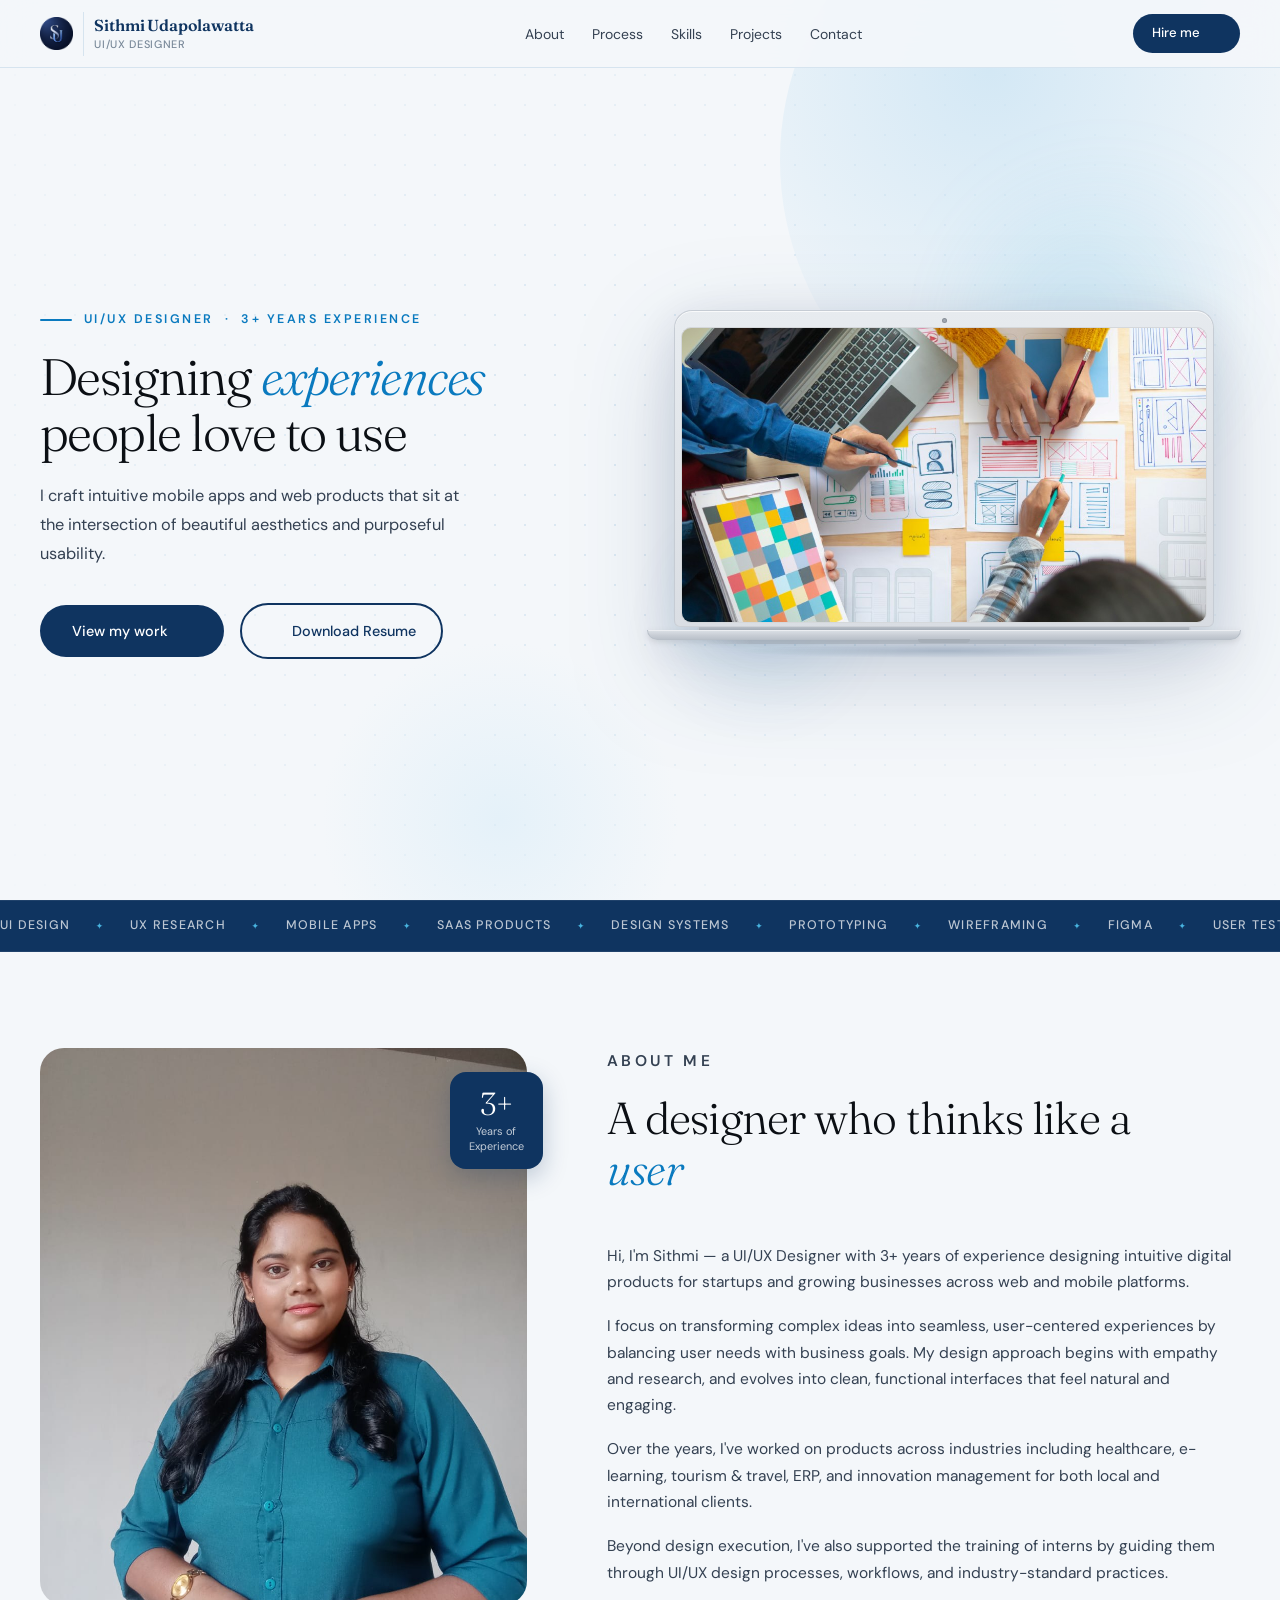
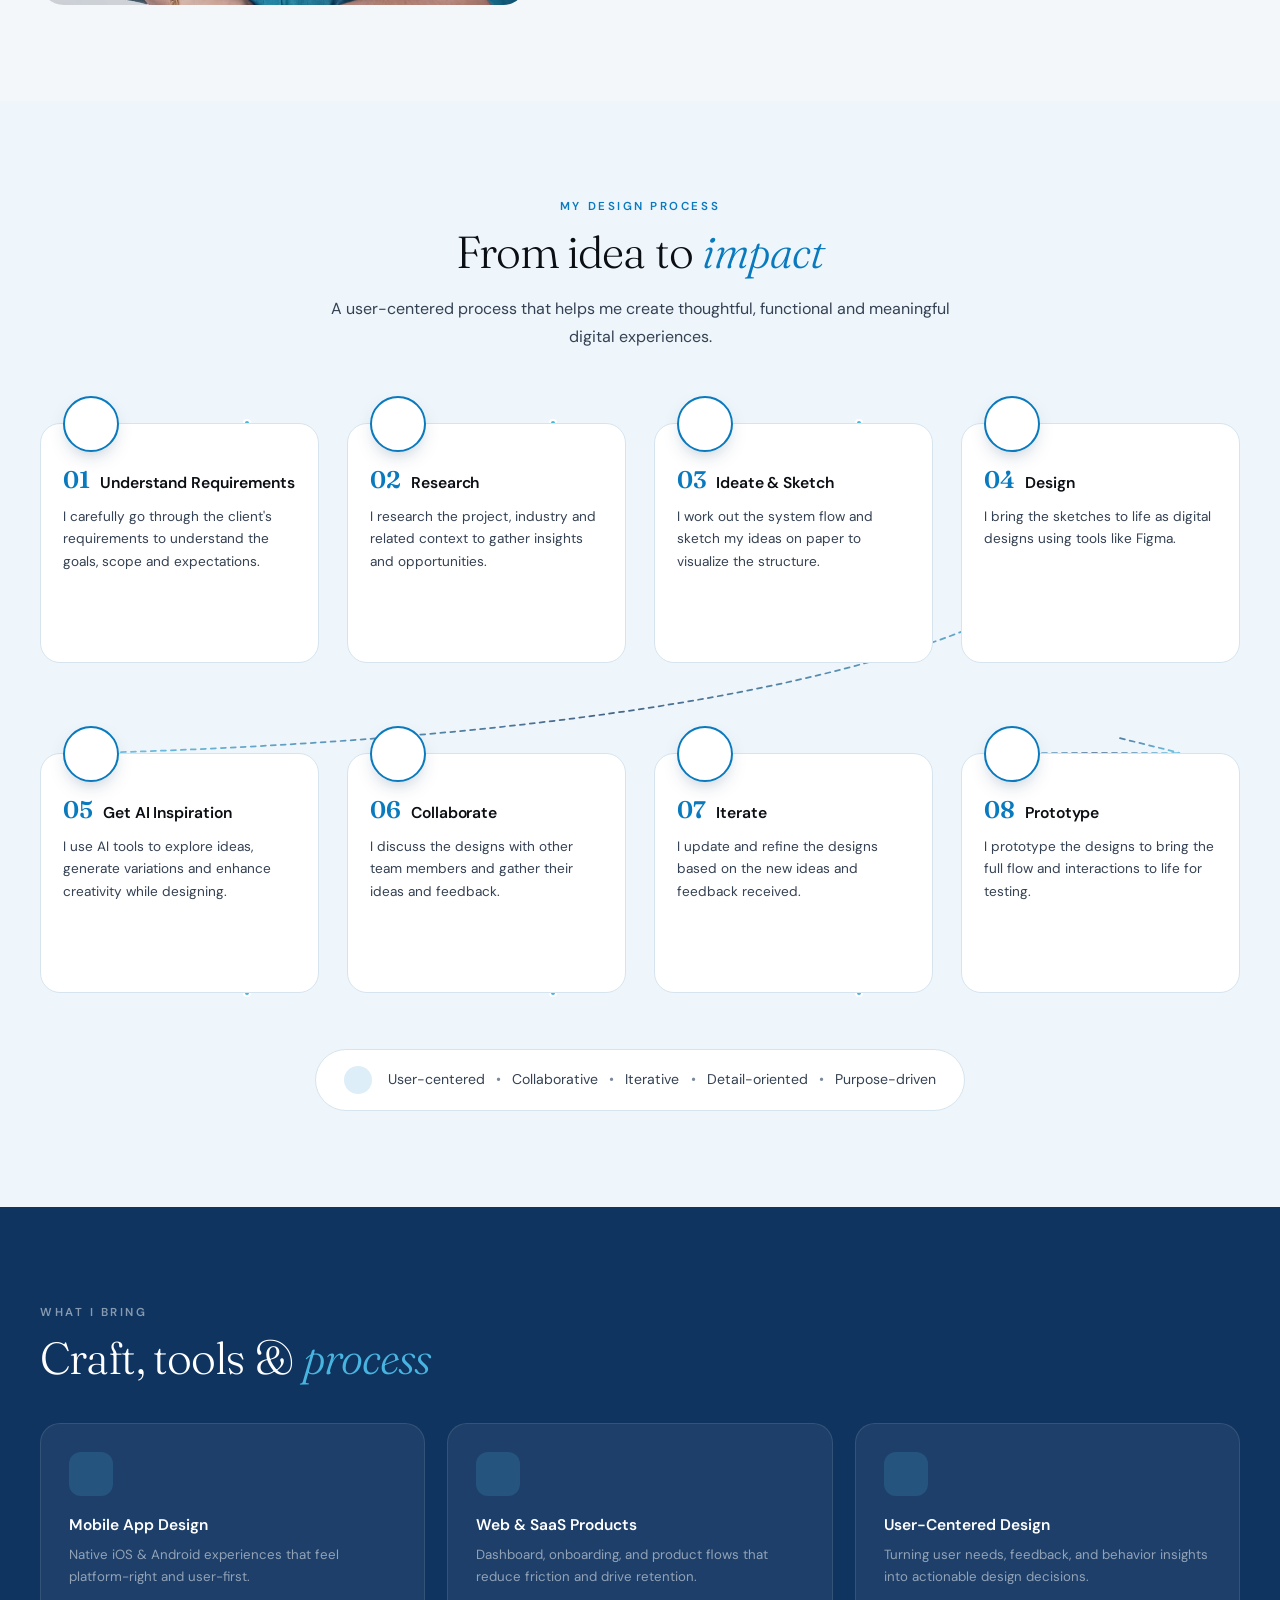
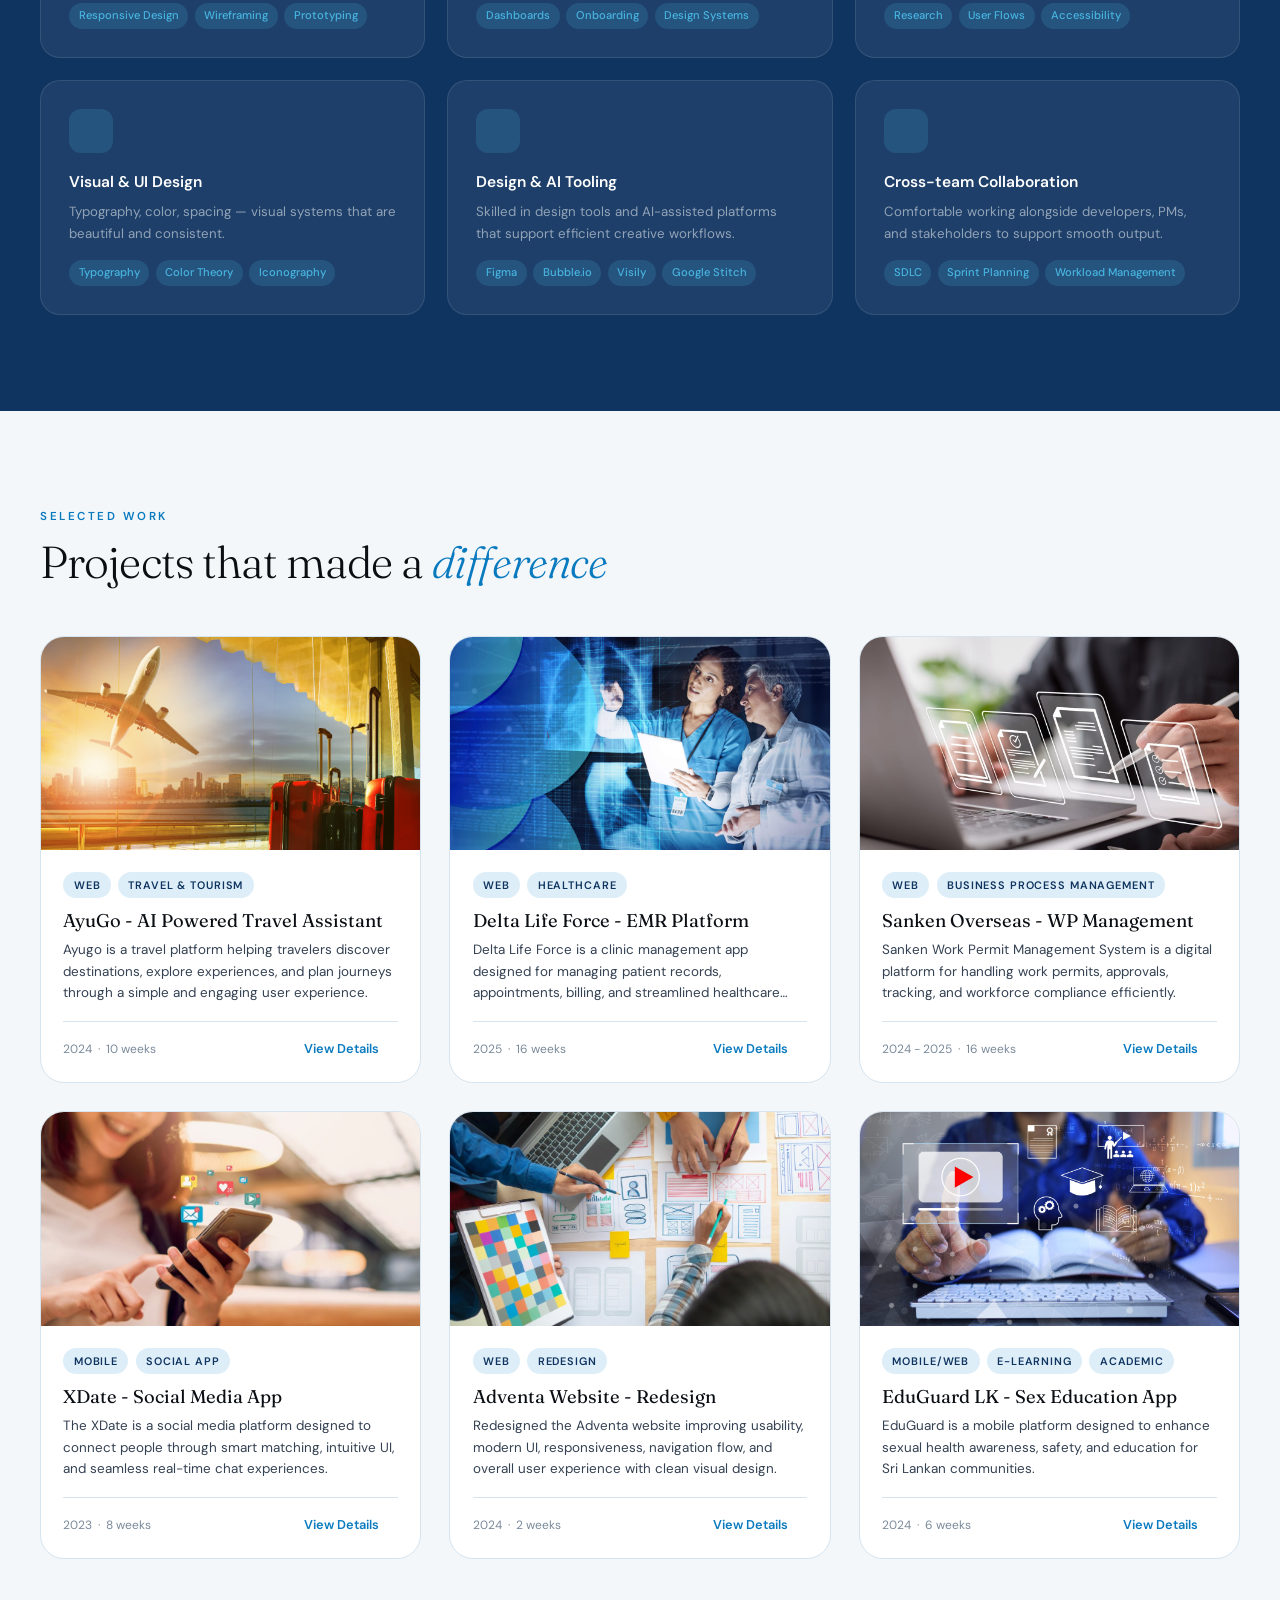
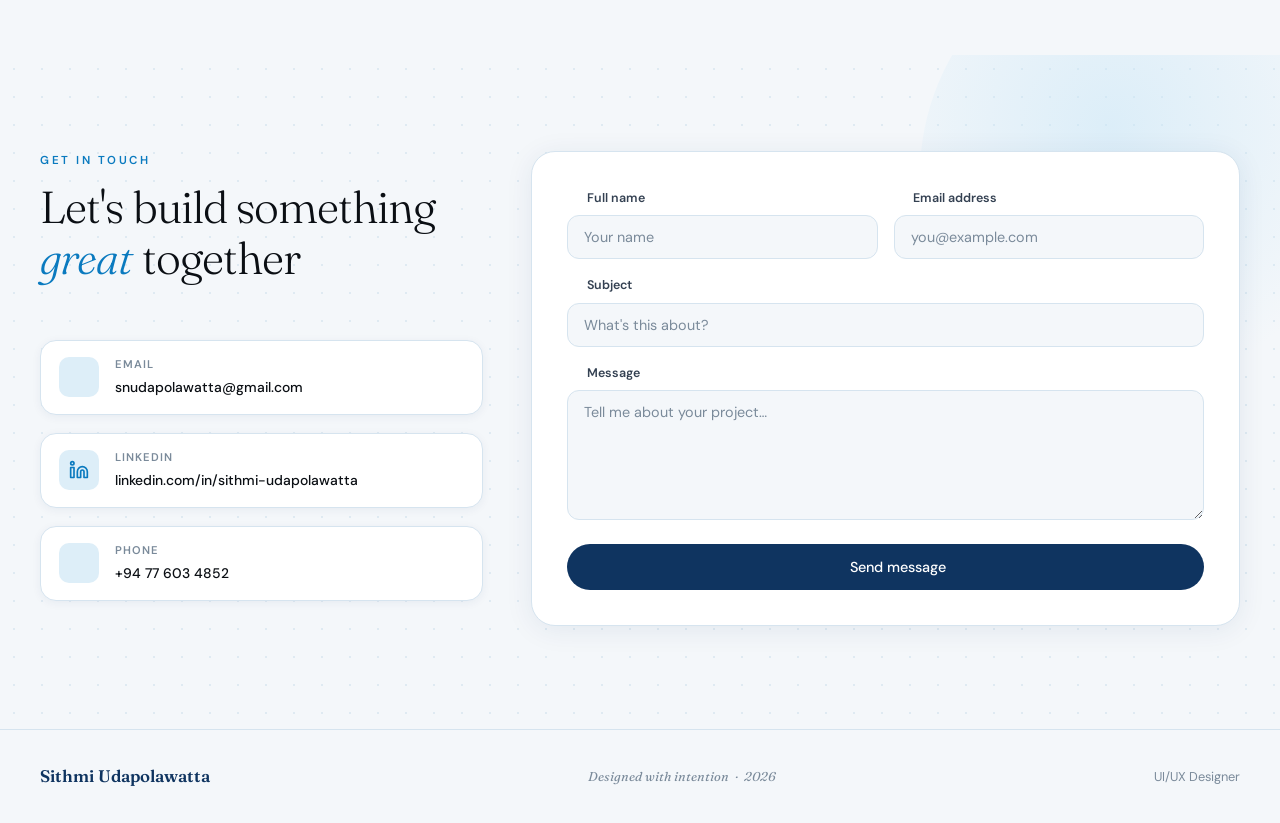
==== index.html @ 9cb9650a "Update portfolio website" ====
<!DOCTYPE html>
<html lang="en">
<head>
    <meta charset="UTF-8">
    <meta name="viewport" content="width=device-width, initial-scale=1.0">
    <title>Sithmi Udapolawatta | UI/UX Designer</title>

    
    
    
    <link rel="stylesheet" href="styles/style.css">
    
    <link rel="icon" type="image/x-icon" href="images/logo_header.png">
</head>

<body>


 
  <!-- ══════════════════════════════════════════
       NAVIGATION
  ══════════════════════════════════════════ -->
  <nav id="navbar">
    <div class="nav-inner">
      <a href="#home" class="nav-logo">
        <img src="images/logo.png" alt="SU monogram" class="nav-logo-img" />
        <span class="nav-logo-text">
          <span class="nav-logo-name">Sithmi Udapolawatta</span>
          <span class="nav-logo-role">UI/UX Designer</span>
        </span>
      </a>
 
      <ul class="nav-links">
        <li><a href="#about"    class="nav-link">About</a></li>
        <li><a href="#process"  class="nav-link">Process</a></li>
        <li><a href="#skills"   class="nav-link">Skills</a></li>
        <li><a href="#projects" class="nav-link">Projects</a></li>
        <li><a href="#contact"  class="nav-link">Contact</a></li>
      </ul>
 
      <a href="#contact" class="nav-cta">
        Hire me
        <i data-lucide="arrow-right" class="icon-xs"></i>
      </a>
    </div>
  </nav>
 
  <!-- ══════════════════════════════════════════
       HERO
  ══════════════════════════════════════════ -->
  <section class="hero" id="home">
 
  <!-- Page-wide background decoration (shared with full site) -->
  <div class="hero-dot-grid"  aria-hidden="true"></div>
  <div class="hero-circle-1"  aria-hidden="true"></div>
  <div class="hero-circle-2"  aria-hidden="true"></div>
 
  <div class="section-inner hero-layout">
 
    <!-- ────────────────────────────────────────
         LEFT  ·  text + CTAs
    ──────────────────────────────────────────── -->
    <div class="hero-left">
      <p class="hero-eyebrow">UI/UX Designer &nbsp;·&nbsp; 3+ Years Experience</p>
 
      <h1 class="hero-headline">
        Designing <em>experiences</em><br>people love to use
      </h1>
 
      <p class="hero-sub">
        I craft intuitive mobile apps and web products that sit at the
        intersection of beautiful aesthetics and purposeful usability.
      </p>
 
      <div class="hero-actions">
        <a href="#projects" class="btn-primary">
          View my work
          <i data-lucide="arrow-down" class="icon-sm"></i>
        </a>
        <a href="https://drive.google.com/uc?export=download&id=1rUqpAvWfyhwjcrOUR746p4bVFAGrJBRV"
           class="btn-ghost" target="_blank" rel="noopener" download>
          <i data-lucide="download" class="icon-sm"></i>
          Download Resume
        </a>
      </div>
    </div>
 
    <!-- ────────────────────────────────────────
         RIGHT  ·  Laptop + floating tool logos
    ──────────────────────────────────────────── -->
    <div class="hero-right" aria-hidden="true">
 
      <!-- Soft background bubbles -->
      <div class="hero-bubble hero-bubble--1"></div>
      <div class="hero-bubble hero-bubble--2"></div>
 
      
 
      <!-- ── MacBook-style laptop mockup ─────── -->
      <div class="laptop-wrap">
        <div class="laptop">
 
          <!-- Screen lid -->
          <div class="laptop-lid">
            <div class="laptop-camera-bar">
              <div class="laptop-camera-dot"></div>
            </div>
            <div class="laptop-screen-outer">
              <div class="laptop-screen">
 
              
 
                <!-- Browser chrome inside screen -->
                <div class="laptop-browser">
                  
 
                  <!-- Carousel: clicking scrolls to #projects -->
                  <a href="#projects" class="laptop-carousel-link" tabindex="-1">
                    <div class="laptop-carousel" id="laptopCarousel">
                      <img src="images/adventa.jpg" alt="Web design 1"  class="lc-slide lc-slide--active">
                      <img src="images/ayugo.jpg" alt="Web design 2"  class="lc-slide">
                      <img src="images/delta.jpg" alt="Web design 3"  class="lc-slide">
                      <img src="images/logo.png" alt="Web design 4"  class="lc-slide">
                      <img src="images/logo_header.png" alt="Web design 5"  class="lc-slide">
                      <img src="images/profile.jpg" alt="Web design 6"  class="lc-slide">
                      <img src="images/project-eduguard.jpg" alt="Web design 7"  class="lc-slide">
                      <img src="images/work-08.jpg" alt="Web design 8"  class="lc-slide">
                      <img src="images/work-09.jpg" alt="Web design 9"  class="lc-slide">
                      <img src="images/work-10.jpg" alt="Web design 10" class="lc-slide">
                      <img src="images/work-11.jpg" alt="Web design 11" class="lc-slide">
                      <img src="images/work-12.jpg" alt="Web design 12" class="lc-slide">
                    </div>
                  </a>
 
                </div><!-- /laptop-browser -->
 
                
 
              </div><!-- /laptop-screen -->
            </div><!-- /laptop-screen-outer -->
          </div><!-- /laptop-lid -->
 
          <!-- Thin hinge transition -->
          <div class="laptop-hinge"></div>
 
          <!-- Silver base — just a thin stand, no keyboard -->
          <div class="laptop-base">
            <div class="laptop-base-surface">
              <div class="laptop-notch"></div>
            </div>
            <div class="laptop-foot"></div>
          </div>
 
        </div><!-- /laptop -->
        <div class="laptop-shadow"></div>
      </div><!-- /laptop-wrap -->
 
    </div><!-- /hero-right -->
  </div><!-- /hero-layout -->
</section>
 
  <!-- ══════════════════════════════════════════
       MARQUEE STRIP
  ══════════════════════════════════════════ -->
  <div class="marquee-strip" aria-hidden="true">
    <div class="marquee-track">
      <span>UI Design</span>       <span class="mdot">&#10022;</span>
      <span>UX Research</span>     <span class="mdot">&#10022;</span>
      <span>Mobile Apps</span>     <span class="mdot">&#10022;</span>
      <span>SaaS Products</span>   <span class="mdot">&#10022;</span>
      <span>Design Systems</span>  <span class="mdot">&#10022;</span>
      <span>Prototyping</span>     <span class="mdot">&#10022;</span>
      <span>Wireframing</span>     <span class="mdot">&#10022;</span>
      <span>Figma</span>           <span class="mdot">&#10022;</span>
      <span>User Testing</span>    <span class="mdot">&#10022;</span>
      <span>Visual Design</span>   <span class="mdot">&#10022;</span>
      <!-- duplicate for seamless loop -->
      <span>UI Design</span>       <span class="mdot">&#10022;</span>
      <span>UX Research</span>     <span class="mdot">&#10022;</span>
      <span>Mobile Apps</span>     <span class="mdot">&#10022;</span>
      <span>SaaS Products</span>   <span class="mdot">&#10022;</span>
      <span>Design Systems</span>  <span class="mdot">&#10022;</span>
      <span>Prototyping</span>     <span class="mdot">&#10022;</span>
      <span>Wireframing</span>     <span class="mdot">&#10022;</span>
      <span>Figma</span>           <span class="mdot">&#10022;</span>
      <span>User Testing</span>    <span class="mdot">&#10022;</span>
      <span>Visual Design</span>   <span class="mdot">&#10022;</span>
    </div>
  </div>
 
  <!-- ══════════════════════════════════════════
       ABOUT
  ══════════════════════════════════════════ -->
  <section id="about">
    <div class="section-inner">
      <div class="about-grid">
 
        <!-- Image column -->
        <div class="about-img-block reveal">
          <div class="about-img-wrap">
            <img
              src="images/profile.jpg"
              alt="Sithmi Udapolawatta — UI/UX Designer"
              class="about-photo"
              onerror="this.style.display='none'; this.nextElementSibling.style.display='flex';"
            />
            <!-- Fallback placeholder shown if image missing -->
            <div class="about-photo-fallback" style="display:none;">
              <i data-lucide="user" style="width:64px;height:64px;color:rgba(255,255,255,0.6)"></i>
            </div>
          </div>
          <!-- Experience badge -->
          <div class="about-exp-badge">
            <div class="about-exp-num">3+</div>
            <div class="about-exp-lbl">Years of<br>Experience</div>
          </div>
        </div>
 
        <!-- Text column -->
        <div class="about-text reveal">
          <p class="section-label">About me</p>
          <h2 class="section-title">A designer who thinks like a <em>user</em></h2>
 
          <p>Hi, I'm Sithmi — a UI/UX Designer with 3+ years of experience designing intuitive digital products for startups and growing businesses across web and mobile platforms.</p>
          <p>I focus on transforming complex ideas into seamless, user-centered experiences by balancing user needs with business goals. My design approach begins with empathy and research, and evolves into clean, functional interfaces that feel natural and engaging.</p>
          <p>Over the years, I've worked on products across industries including healthcare, e-learning, tourism &amp; travel, ERP, and innovation management for both local and international clients.</p>
          <p>Beyond design execution, I've also supported the training of interns by guiding them through UI/UX design processes, workflows, and industry-standard practices.</p>
 
        </div>
 
      </div>
    </div>
  </section>

  <!-- ══════════════════════════════════════════
       PROCESS
  ══════════════════════════════════════════ -->
  <section id="process" class="process-bg">
    <div class="section-inner">

      <div class="process-header">
        <p class="section-label">My Design Process</p>
        <h2 class="section-title process-header-title">From idea to <em>impact</em></h2>
        <p class="process-subtitle">A user-centered process that helps me create thoughtful, functional and meaningful digital experiences.</p>
      </div>

      <div class="process-flow">

        <!-- Decorative connector — hidden below the 4-column breakpoint -->
        <svg class="process-connector" viewBox="0 0 100 100" preserveAspectRatio="none" aria-hidden="true">
          <defs>
            <linearGradient id="processFlowGradient" x1="0" y1="0" x2="1" y2="0">
              <stop offset="0%"   class="pg-stop-light" />
              <stop offset="50%"  class="pg-stop-dark" />
              <stop offset="100%" class="pg-stop-light" />
            </linearGradient>
          </defs>
          <path class="process-connector-line" d="M4.5,0 L81,0" />
          <path class="process-connector-line" d="M81,0 C 98,10 98,90 4.5,100" />
          <path class="process-connector-line" d="M4.5,100 L81,100" />
          <path class="process-connector-line process-connector-arrow" d="M81,100 L95,100 M90,95.5 L95,100 L90,104.5" />
        </svg>
        <span class="process-dot" style="left:17.25%; top:0%;"></span>
        <span class="process-dot" style="left:42.75%; top:0%;"></span>
        <span class="process-dot" style="left:68.25%; top:0%;"></span>
        <span class="process-dot" style="left:17.25%; top:100%;"></span>
        <span class="process-dot" style="left:42.75%; top:100%;"></span>
        <span class="process-dot" style="left:68.25%; top:100%;"></span>

        <div class="process-flow-step reveal">
          <div class="process-flow-icon" style="animation-delay:0.0s;"><i data-lucide="file-text" class="icon-md"></i></div>
          <div class="process-flow-head">
            <span class="process-flow-num">01</span>
            <h3 class="process-flow-title">Understand Requirements</h3>
          </div>
          <p class="process-flow-desc">I carefully go through the client's requirements to understand the goals, scope and expectations.</p>
        </div>

        <div class="process-flow-step reveal">
          <div class="process-flow-icon" style="animation-delay:0.9s;"><i data-lucide="search" class="icon-md"></i></div>
          <div class="process-flow-head">
            <span class="process-flow-num">02</span>
            <h3 class="process-flow-title">Research</h3>
          </div>
          <p class="process-flow-desc">I research the project, industry and related context to gather insights and opportunities.</p>
        </div>

        <div class="process-flow-step reveal">
          <div class="process-flow-icon" style="animation-delay:1.8s;"><i data-lucide="pen-tool" class="icon-md"></i></div>
          <div class="process-flow-head">
            <span class="process-flow-num">03</span>
            <h3 class="process-flow-title">Ideate &amp; Sketch</h3>
          </div>
          <p class="process-flow-desc">I work out the system flow and sketch my ideas on paper to visualize the structure.</p>
        </div>

        <div class="process-flow-step reveal">
          <div class="process-flow-icon" style="animation-delay:2.7s;"><i data-lucide="layout-template" class="icon-md"></i></div>
          <div class="process-flow-head">
            <span class="process-flow-num">04</span>
            <h3 class="process-flow-title">Design</h3>
          </div>
          <p class="process-flow-desc">I bring the sketches to life as digital designs using tools like Figma.</p>
        </div>

        <div class="process-flow-step reveal">
          <div class="process-flow-icon" style="animation-delay:3.6s;"><i data-lucide="sparkles" class="icon-md"></i></div>
          <div class="process-flow-head">
            <span class="process-flow-num">05</span>
            <h3 class="process-flow-title">Get AI Inspiration</h3>
          </div>
          <p class="process-flow-desc">I use AI tools to explore ideas, generate variations and enhance creativity while designing.</p>
        </div>

        <div class="process-flow-step reveal">
          <div class="process-flow-icon" style="animation-delay:4.5s;"><i data-lucide="users" class="icon-md"></i></div>
          <div class="process-flow-head">
            <span class="process-flow-num">06</span>
            <h3 class="process-flow-title">Collaborate</h3>
          </div>
          <p class="process-flow-desc">I discuss the designs with other team members and gather their ideas and feedback.</p>
        </div>

        <div class="process-flow-step reveal">
          <div class="process-flow-icon" style="animation-delay:5.4s;"><i data-lucide="refresh-cw" class="icon-md"></i></div>
          <div class="process-flow-head">
            <span class="process-flow-num">07</span>
            <h3 class="process-flow-title">Iterate</h3>
          </div>
          <p class="process-flow-desc">I update and refine the designs based on the new ideas and feedback received.</p>
        </div>

        <div class="process-flow-step reveal">
          <div class="process-flow-icon" style="animation-delay:6.3s;"><i data-lucide="play" class="icon-md"></i></div>
          <div class="process-flow-head">
            <span class="process-flow-num">08</span>
            <h3 class="process-flow-title">Prototype</h3>
          </div>
          <p class="process-flow-desc">I prototype the designs to bring the full flow and interactions to life for testing.</p>
        </div>

      </div>

      <div class="process-values">
        <span class="process-values-icon"><i data-lucide="heart" class="icon-sm"></i></span>
        <span>User-centered</span>
        <span class="process-values-dot">&#8226;</span>
        <span>Collaborative</span>
        <span class="process-values-dot">&#8226;</span>
        <span>Iterative</span>
        <span class="process-values-dot">&#8226;</span>
        <span>Detail-oriented</span>
        <span class="process-values-dot">&#8226;</span>
        <span>Purpose-driven</span>
      </div>

    </div>
  </section>

  <!-- ══════════════════════════════════════════
       SKILLS
  ══════════════════════════════════════════ -->
  <section id="skills" class="skills-bg">
    <div class="section-inner">
      <p class="section-label">What I bring</p>
      <h2 class="section-title">Craft, tools &amp; <em>process</em></h2>
 
      <div class="skills-grid">
 
        <div class="skill-card reveal" data-skill-index="0">
          <div class="skill-icon">
            <i data-lucide="smartphone" class="skill-lucide"></i>
          </div>
          <h3 class="skill-name">Mobile App Design</h3>
          <p class="skill-desc">Native iOS &amp; Android experiences that feel platform-right and user-first.</p>
          <div class="skill-pills">
            <span class="skill-pill">Responsive Design</span>
            <span class="skill-pill">Wireframing</span>
            <span class="skill-pill">Prototyping</span>
          </div>
        </div>
 
        <div class="skill-card reveal" data-skill-index="1">
          <div class="skill-icon">
            <i data-lucide="monitor" class="skill-lucide"></i>
          </div>
          <h3 class="skill-name">Web &amp; SaaS Products</h3>
          <p class="skill-desc">Dashboard, onboarding, and product flows that reduce friction and drive retention.</p>
          <div class="skill-pills">
            <span class="skill-pill">Dashboards</span>
            <span class="skill-pill">Onboarding</span>
            <span class="skill-pill">Design Systems</span>
          </div>
        </div>
 
        <div class="skill-card reveal" data-skill-index="2">
          <div class="skill-icon">
            <i data-lucide="user-check" class="skill-lucide"></i>
          </div>
          <h3 class="skill-name">User-Centered Design</h3>
          <p class="skill-desc">Turning user needs, feedback, and behavior insights into actionable design decisions.</p>
          <div class="skill-pills">
            <span class="skill-pill">Research</span>
            <span class="skill-pill">User Flows</span>
            <span class="skill-pill">Accessibility</span>
          </div>
        </div>
 
        <div class="skill-card reveal" data-skill-index="3">
          <div class="skill-icon">
            <i data-lucide="palette" class="skill-lucide"></i>
          </div>
          <h3 class="skill-name">Visual &amp; UI Design</h3>
          <p class="skill-desc">Typography, color, spacing — visual systems that are beautiful and consistent.</p>
          <div class="skill-pills">
            <span class="skill-pill">Typography</span>
            <span class="skill-pill">Color Theory</span>
            <span class="skill-pill">Iconography</span>
          </div>
        </div>
 
        <div class="skill-card reveal" data-skill-index="4">
          <div class="skill-icon">
            <i data-lucide="pen-tool" class="skill-lucide"></i>
          </div>
          <h3 class="skill-name">Design & AI Tooling</h3>
          <p class="skill-desc">Skilled in design tools and AI-assisted platforms that support efficient creative workflows.</p>
          <div class="skill-pills">
            <span class="skill-pill">Figma</span>
            <span class="skill-pill">Bubble.io</span>
            <span class="skill-pill">Visily</span>
            <span class="skill-pill">Google Stitch</span>
            
          </div>
        </div>
 
        <div class="skill-card reveal" data-skill-index="5">
          <div class="skill-icon">
            <i data-lucide="users" class="skill-lucide"></i>
          </div>
          <h3 class="skill-name">Cross-team Collaboration</h3>
          <p class="skill-desc">Comfortable working alongside developers, PMs, and stakeholders to support smooth output.</p>
          <div class="skill-pills">
            <span class="skill-pill">SDLC</span>
            <span class="skill-pill">Sprint Planning</span>
            <span class="skill-pill">Workload Management</span>
          </div>
        </div>
 
      </div>
    </div>
  </section>
 
  <!-- ══════════════════════════════════════════
       PROJECTS
  ══════════════════════════════════════════ -->
  <section id="projects">
    <div class="section-inner">
      <p class="section-label">Selected work</p>
      <h2 class="section-title">Projects that made a <em>difference</em></h2>
 
      <div class="projects-grid">
 
        <article class="project-card reveal">
          <div class="project-thumb">

            <img src="images/ayugo.jpg" alt="Pulse Analytics Platform" class="project-img"
              onerror="this.style.display='none';this.nextElementSibling.style.display='flex';">
            
            <div class="project-thumb-overlay">
              <a href="project-overview.html?project=ayugo" class="project-thumb-cta">
                View Project Details
                <i data-lucide="arrow-right" class="icon-xs"></i>
              </a>
            </div>
          </div>
          <div class="project-body">
            <div class="project-tags">
              <span class="project-tag">Web</span>
              <span class="project-tag">Travel & Tourism</span>
            </div>
            <h3 class="project-title">AyuGo - AI Powered Travel Assistant</h3>
            <p class="project-desc">Ayugo is a travel platform helping travelers discover destinations, explore experiences, and plan journeys through a simple and engaging user experience.</p>
            <div class="project-footer">
              <span class="project-meta">2024 &nbsp;·&nbsp; 10 weeks</span>
              <a href="project-overview.html?project=ayugo" class="project-link">
                View Details
                <i data-lucide="arrow-right" class="icon-xs"></i>
              </a>
            </div>
          </div>
        </article>
 
        <article class="project-card reveal">
          <div class="project-thumb">
            <img src="images/delta.jpg" alt="Kova Personal Finance App" class="project-img"
              onerror="this.style.display='none';this.nextElementSibling.style.display='flex';">
            
            <div class="project-thumb-overlay">
              <a href="project-overview.html?project=delta" class="project-thumb-cta">
                View Project Details
                <i data-lucide="arrow-right" class="icon-xs"></i>
              </a>
            </div>
          </div>
          <div class="project-body">
            <div class="project-tags">
              <span class="project-tag">Web</span>
              <span class="project-tag">Healthcare</span>
            </div>
            <h3 class="project-title">Delta Life Force - EMR Platform</h3>
            <p class="project-desc">Delta Life Force is a clinic management app designed for managing patient records, appointments, billing, and streamlined healthcare workflows.</p>
            <div class="project-footer">
              <span class="project-meta">2025 &nbsp;·&nbsp; 16 weeks</span>
              <a href="project-overview.html?project=delta" class="project-link">
                View Details
                <i data-lucide="arrow-right" class="icon-xs"></i>
              </a>
            </div>
          </div>
        </article>
 
        <article class="project-card reveal">
          <div class="project-thumb">
            <img src="images/sanken.jpg" alt="MediTrack Patient Portal" class="project-img"
              onerror="this.style.display='none';this.nextElementSibling.style.display='flex';">
            
            <div class="project-thumb-overlay">
              <a href="project-overview.html?project=sanken" class="project-thumb-cta">
                View Project Details
                <i data-lucide="arrow-right" class="icon-xs"></i>
              </a>
            </div>
          </div>
          <div class="project-body">
            <div class="project-tags">
              <span class="project-tag">Web</span>
              <span class="project-tag">Business Process Management</span>
            </div>
            <h3 class="project-title">Sanken Overseas - WP Management</h3>
            <p class="project-desc">Sanken Work Permit Management System is a digital platform for handling work permits, approvals, tracking, and workforce compliance efficiently.</p>
            <div class="project-footer">
              <span class="project-meta">2024 - 2025 &nbsp;·&nbsp; 16 weeks</span>
              <a href="project-overview.html?project=sanken" class="project-link">
                View Details
                <i data-lucide="arrow-right" class="icon-xs"></i>
              </a>
            </div>
          </div>
        </article>
 
        <article class="project-card reveal">
          <div class="project-thumb">
            <img src="images/xdate.jpg" alt="Verdure Sustainable Shop" class="project-img"
              onerror="this.style.display='none';this.nextElementSibling.style.display='flex';">
            
            <div class="project-thumb-overlay">
              <a href="project-overview.html?project=xdate" class="project-thumb-cta">
                View Project Details
                <i data-lucide="arrow-right" class="icon-xs"></i>
              </a>
            </div>
          </div>
          <div class="project-body">
            <div class="project-tags">
              <span class="project-tag">Mobile</span>
              <span class="project-tag">Social App</span>
            </div>
            <h3 class="project-title">XDate - Social Media App</h3>
            <p class="project-desc">The XDate is a social media platform designed to connect people through smart matching, intuitive UI, and seamless real-time chat experiences.</p>
            <div class="project-footer">
              <span class="project-meta">2023 &nbsp;·&nbsp; 8 weeks</span>
              <a href="project-overview.html?project=xdate" class="project-link">
                View Details
                <i data-lucide="arrow-right" class="icon-xs"></i>
              </a>
            </div>
          </div>
        </article>
 
        <article class="project-card reveal">
          <div class="project-thumb">
            <img src="images/adventa.jpg" alt="EduPath E-learning Platform" class="project-img"
              onerror="this.style.display='none';this.nextElementSibling.style.display='flex';">
            
            <div class="project-thumb-overlay">
              <a href="project-overview.html?project=adventa" class="project-thumb-cta">
                View Project Details
                <i data-lucide="arrow-right" class="icon-xs"></i>
              </a>
            </div>
          </div>
          <div class="project-body">
            <div class="project-tags">
              <span class="project-tag">Web</span>
              <span class="project-tag">Redesign</span>
            </div>
            <h3 class="project-title">Adventa Website - Redesign</h3>
            <p class="project-desc">Redesigned the Adventa website improving usability, modern UI, responsiveness, navigation flow, and overall user experience with clean visual design.</p>
            <div class="project-footer">
              <span class="project-meta">2024 &nbsp;·&nbsp; 2 weeks</span>
              <a href="project-overview.html?project=adventa" class="project-link">
                View Details
                <i data-lucide="arrow-right" class="icon-xs"></i>
              </a>
            </div>
          </div>
        </article>
 
        <article class="project-card reveal">
          <div class="project-thumb">
            <img src="images/project-eduguard.jpg" alt="WayPoint Travel App" class="project-img"
              onerror="this.style.display='none';this.nextElementSibling.style.display='flex';">
            
            <div class="project-thumb-overlay">
              <a href="project-overview.html?project=eduguard" class="project-thumb-cta">
                View Project Details
                <i data-lucide="arrow-right" class="icon-xs"></i>
              </a>
            </div>
          </div>
          <div class="project-body">
            <div class="project-tags">
              <span class="project-tag">Mobile/Web</span>
              <span class="project-tag">E-Learning</span>
              <span class="project-tag">Academic</span>
            </div>
            <h3 class="project-title">EduGuard LK - Sex Education App</h3>
            <p class="project-desc">EduGuard is a mobile platform designed to enhance sexual health awareness, safety, and education for Sri Lankan communities.</p>
            <div class="project-footer">
              <span class="project-meta">2024 &nbsp;·&nbsp; 6 weeks </span>
              <a href="project-overview.html?project=eduguard" class="project-link">
                View Details
                <i data-lucide="arrow-right" class="icon-xs"></i>
              </a>
            </div>
          </div>
        </article>
 
      </div>
    </div>
  </section>
 
  <!-- ══════════════════════════════════════════
       CONTACT
  ══════════════════════════════════════════ -->
  <section id="contact" class="contact-bg">
    <div class="section-inner">
 
     
 
      <div class="contact-layout">
 
        <!-- Contact details column -->
        <div class="contact-details reveal">
          <div class="contact-header reveal">
        <p class="section-label">Get in touch</p>
        <h2 class="section-title contact-title">Let's build something <em>great</em> together</h2>
      </div>
 
          <div class="contact-info-list">
            <a href="mailto:snudapolawatta@gmail.com" class="contact-info-item">
              <div class="contact-info-icon">
                <i data-lucide="mail" class="cinfo-icon"></i>
              </div>
              <div>
                <div class="contact-info-label">Email</div>
                <div class="contact-info-value">snudapolawatta@gmail.com</div>
              </div>
            </a>
 
            <a href="https://linkedin.com/in/sithmi-udapolawatta" target="_blank" rel="noopener" class="contact-info-item">
              <div class="contact-info-icon">
                <svg width="20" height="20" viewBox="0 0 24 24" fill="none"
                    stroke="#0a7abf" stroke-width="2"
                     stroke-linecap="round" stroke-linejoin="round">

                <path d="M16 8a6 6 0 0 1 6 6v7h-4v-7a2 2 0 0 0-2-2
                     2 2 0 0 0-2 2v7h-4v-7a6 6 0 0 1 6-6z"></path>

                <rect x="2" y="9" width="4" height="12"></rect>

                <circle cx="4" cy="4" r="2"></circle>
                </svg>


              </div>
              <div>
                <div class="contact-info-label">LinkedIn</div>
                <div class="contact-info-value">linkedin.com/in/sithmi-udapolawatta</div>
              </div>
            </a>
 
            <a href="tel:+94776034852" class="contact-info-item">
              <div class="contact-info-icon">
                <i data-lucide="phone" class="cinfo-icon"></i>
              </div>
              <div>
                <div class="contact-info-label">Phone</div>
                <div class="contact-info-value">+94 77 603 4852</div>
              </div>
            </a>
          </div>
 
          
        </div>
 
        <!-- Contact form column -->
        <div class="contact-form-wrap reveal">
          <form class="contact-form" id="contact-form" novalidate>
 
            <div class="form-row">
              <div class="form-group">
                <label for="name">
                  <i data-lucide="user" class="label-icon"></i>
                  Full name
                </label>
                <input type="text" id="name" name="name" placeholder="Your name" autocomplete="name" />
              </div>
              <div class="form-group">
                <label for="email">
                  <i data-lucide="mail" class="label-icon"></i>
                  Email address
                </label>
                <input type="email" id="email" name="email" placeholder="you@example.com" autocomplete="email" />
              </div>
            </div>
 
            <div class="form-group form-full">
              <label for="subject">
                <i data-lucide="type" class="label-icon"></i>
                Subject
              </label>
              <input type="text" id="subject" name="subject" placeholder="What's this about?" />
            </div>
 
            <div class="form-group form-full">
              <label for="msg">
                <i data-lucide="message-square" class="label-icon"></i>
                Message
              </label>
              <textarea id="msg" name="message" placeholder="Tell me about your project…"></textarea>
            </div>
 
            <div class="form-submit">
              <button type="submit" class="btn-primary btn-send">
                <i data-lucide="send" class="icon-sm"></i>
                Send message
              </button>
            </div>
 
          </form>
        </div>
 
      </div><!-- /contact-layout -->
    </div>
  </section>
 
  <!-- ══════════════════════════════════════════
       FOOTER
  ══════════════════════════════════════════ -->
  <footer>
    <div class="footer-inner">
      <span class="footer-brand">Sithmi Udapolawatta</span>
      <span class="footer-copy">Designed with intention &nbsp;·&nbsp; 2026</span>
      <div class="footer-right">UI/UX Designer</div>
    </div>
  </footer>
 
  <!-- Scroll to top button -->
  <button id="scroll-top" class="scroll-top" aria-label="Scroll to top">
    <i data-lucide="arrow-up" class="icon-sm"></i>
  </button>
 
  <!-- Toast notification -->
  <div id="toast" class="toast" role="alert" aria-live="polite"></div>
  

  <!-- Lucide icons (SVG icon library) -->
  <script src="https://unpkg.com/lucide@latest"></script>
  

  <!-- JS -->
  <script src="scripts/script.js"></script>

</body>
</html>
---- styles/style.css ----
/* ============================================
   PORTFOLIO — Sithmi Udapolawatta
   styles/style.css
   ============================================ */

@import url('https://fonts.googleapis.com/css2?family=Fraunces:ital,wght@0,300;0,400;0,600;1,300;1,400&family=DM+Sans:wght@300;400;500;600&display=swap');

/* ── Reset ────────────────────────────────── */
*, *::before, *::after { box-sizing: border-box; margin: 0; padding: 0; }

:root {
  --accent:   #0f3460;
  --accent2:  #48b4e0;
  --accent3:  #0a7abf;
  --ink:      #0b0f14;
  --ink2:     #344152;
  --muted:    #7a8a9a;
  --bg:       #f4f7fa;
  --surface:  #ffffff;
  --tag-bg:   #ddeef8;
  --tag-fg:   #0f3460;
  --border:   #d6e4ef;
  --nav-h:    68px;
  --max-w:    1200px;
  --serif:    'Fraunces', Georgia, serif;
  --sans:     'DM Sans', system-ui, sans-serif;
}

html { scroll-behavior: smooth; }

body {
  font-family: var(--sans);
  background: var(--bg);
  color: var(--ink);
  font-size: 16px;
  line-height: 1.7;
  overflow-x: hidden;
}

/* Lucide icon size helpers */
.icon-xs { width: 14px; height: 14px; stroke-width: 2.2; flex-shrink: 0; }
.icon-sm { width: 16px; height: 16px; stroke-width: 2;   flex-shrink: 0; }
.icon-md { width: 20px; height: 20px; stroke-width: 1.8; flex-shrink: 0; }

/* ── Max-width content wrapper ─────────────── */
.section-inner {
  max-width: var(--max-w);
  margin: 0 auto;
  width: 100%;
}

/* ── Navigation ────────────────────────────── */
nav {
  position: fixed; top: 0; left: 0; right: 0; z-index: 200;
  background: rgba(244,247,250,0.92);
  backdrop-filter: blur(16px);
  -webkit-backdrop-filter: blur(16px);
  border-bottom: 1px solid var(--border);
  height: var(--nav-h);
}

.nav-inner {
  max-width: var(--max-w);
  margin: 0 auto;
  height: 100%;
  display: flex; align-items: center; justify-content: space-between;
  padding: 0 0rem;
}


.nav-logo {
  display: flex;
  align-items: center;
  gap: 0.65rem;
  text-decoration: none;
  white-space: nowrap;
  flex-shrink: 0;
}
 
.nav-logo-img {
  height: 44px;
  width: 44px;
  object-fit: contain;
  flex-shrink: 0;
  /* subtle separator line on right */
  padding-right: 0.65rem;
  border-right: 1px solid var(--border);
}
 
.nav-logo-text {
  display: flex;
  flex-direction: column;
  gap: 6px;
  line-height: 1;
}
 
.nav-logo-name {
  font-family: var(--serif);
  font-size: 1rem;
  font-weight: 600;
  color: var(--accent);
  letter-spacing: -0.01em;
}
 
.nav-logo-role {
  font-family: var(--sans);
  font-size: 0.68rem;
  font-weight: 500;
  color: var(--muted);
  letter-spacing: 0.06em;
  text-transform: uppercase;
}

.nav-links { display: flex; gap: 0.25rem; list-style: none; }

.nav-link {
  position: relative;
  font-size: 0.875rem; font-weight: 400;
  color: var(--ink2); text-decoration: none;
  padding: 0.4rem 0.75rem;
  border-radius: 6px;
  transition: color 0.2s, background 0.2s;
}
.nav-link::after {
  content: '';
  position: absolute; bottom: -2px; left: 50%; right: 50%;
  height: 2px; border-radius: 2px;
  background: var(--accent3);
  transition: left 0.25s ease, right 0.25s ease;
}
.nav-link:hover { color: var(--accent3); }
.nav-link.active {
  color: var(--accent);
  font-weight: 600;
}
.nav-link.active::after {
  left: 0.75rem; right: 0.75rem;
}

.nav-cta {
  display: inline-flex; align-items: center; gap: 0.4rem;
  background: var(--accent); color: #fff;
  font-family: var(--sans); font-size: 0.82rem; font-weight: 500;
  padding: 0.55rem 1.2rem; border-radius: 100px; text-decoration: none;
  transition: background 0.2s, transform 0.15s;
}
.nav-cta:hover { background: var(--accent3); transform: translateY(-1px); }

/* ── Buttons ───────────────────────────────── */
.btn-primary {
  display: inline-flex; align-items: center; gap: 0.5rem;
  background: var(--accent); color: #fff;
  font-family: var(--sans); font-size: 0.9rem; font-weight: 500;
  padding: 0.85rem 2rem; border-radius: 100px;
  text-decoration: none; border: none; cursor: pointer;
  transition: background 0.2s, transform 0.15s;
}
.btn-primary:hover { background: var(--accent3); transform: translateY(-1px); }

.btn-ghost {
  display: inline-flex; align-items: center; gap: 0.5rem;
  font-family: var(--sans); font-size: 0.9rem; font-weight: 500;
  padding: 0.85rem 1.6rem; border-radius: 100px;
  border: 2px solid var(--accent);
  color: var(--accent); text-decoration: none;
  cursor: pointer; background: transparent;
  transition: background 0.2s, color 0.2s, transform 0.15s;
}
.btn-ghost:hover {
  background: var(--accent); color: #fff; transform: translateY(-1px);
}

/* ── Section Commons ───────────────────────── */
section { padding: 6rem 2rem; }

.section-label {
  font-size: 0.72rem; font-weight: 600; letter-spacing: 0.22em;
  text-transform: uppercase; color: var(--accent3); margin-bottom: 0.6rem;
}

.section-title {
  font-family: var(--serif); font-size: clamp(2rem, 3.5vw, 2.8rem);
  font-weight: 300; line-height: 1.15; letter-spacing: -0.02em;
  color: var(--ink); max-width: 600px; margin-bottom: 3rem;
}
.section-title em { font-style: italic; color: var(--accent3); }


/* ════════════════════════════════════════════
   HERO
════════════════════════════════════════════ */
.hero {
  height: 100vh;
  min-height: 640px;
  display: flex;
  align-items: center;
  padding: 0 2rem;
  padding-top: var(--nav-h);
  position: relative;
  overflow: hidden;
  background: var(--bg);
}

/* Dot-grid background */
.hero-dot-grid {
  position: absolute; inset: 0; pointer-events: none; z-index: 0;
  background-image: radial-gradient(circle, #b8d4e8 1px, transparent 1px);
  background-size: 30px 30px;
  opacity: 0.4;
  mask-image: radial-gradient(ellipse 75% 75% at 50% 50%, black 20%, transparent 100%);
  -webkit-mask-image: radial-gradient(ellipse 75% 75% at 50% 50%, black 20%, transparent 100%);
}
.hero-circle-1 {
  position: absolute; top: -140px; right: -100px; z-index: 0;
  width: 600px; height: 600px; border-radius: 50%;
  background: radial-gradient(circle at 35% 35%, #b3d9f0 0%, transparent 65%);
  pointer-events: none; opacity: 0.5;
}
.hero-circle-2 {
  position: absolute; bottom: -100px; left: 25%; z-index: 0;
  width: 360px; height: 360px; border-radius: 50%;
  background: radial-gradient(circle, #c8e6f7 0%, transparent 70%);
  pointer-events: none; opacity: 0.35;
}

.hero-layout {
  display: flex;
  align-items: center;
  gap: 4rem;
  position: relative; z-index: 1;
}

/* ── Hero left ── */
.hero-left { flex: 0 0 45%; }

.hero-eyebrow {
  font-size: 0.78rem; font-weight: 600; letter-spacing: 0.2em;
  text-transform: uppercase; color: var(--accent3);
  margin-bottom: 1.2rem;
  display: flex; align-items: center; gap: 0.75rem;
}
.hero-eyebrow::before {
  content: ''; display: inline-block;
  width: 2rem; height: 2px; border-radius: 2px; background: var(--accent3);
}

.hero-headline {
  font-family: var(--serif);
  font-size: clamp(2.4rem, 4vw, 3.8rem);
  font-weight: 300; line-height: 1.08; letter-spacing: -0.03em;
  color: var(--ink); margin-bottom: 1.4rem;
}
.hero-headline em { font-style: italic; color: var(--accent3); }

.hero-sub {
  font-size: 1.02rem; color: var(--ink2);
  max-width: 430px; line-height: 1.75; margin-bottom: 2.2rem;
}

.hero-actions { display: flex; gap: 1rem; align-items: center; flex-wrap: wrap; }

 
/* ── Hero right container ──────────────────────────────────── */
.hero-right {
  flex: 0 0 50%;
  position: relative;
  display: flex;
  align-items: center;
  justify-content: center;
  min-height: 520px;
}
 
/* ── Background bubbles ────────────────────────────────────── */
.hero-bubble {
  position: absolute;
  border-radius: 50%;
  pointer-events: none;
  z-index: 0;
}
 
.hero-bubble--1 {
  width: 320px;
  height: 320px;
  background: radial-gradient(circle at 40% 40%, rgba(72, 180, 224, 0.18) 0%, transparent 68%);
  top: -40px;
  right: -30px;
  filter: blur(40px);
  animation: bubble-drift-1 9s ease-in-out infinite alternate;
}
 
.hero-bubble--2 {
  width: 220px;
  height: 220px;
  background: radial-gradient(circle, rgba(10, 122, 191, 0.14) 0%, transparent 70%);
  bottom: 20px;
  left: 10px;
  filter: blur(36px);
  animation: bubble-drift-2 11s ease-in-out infinite alternate;
}
 
@keyframes bubble-drift-1 {
  from { transform: translate(0, 0) scale(1); }
  to   { transform: translate(12px, -16px) scale(1.08); }
}
@keyframes bubble-drift-2 {
  from { transform: translate(0, 0) scale(1); }
  to   { transform: translate(-10px, 14px) scale(1.06); }
}
 
/* ── Floating tool logos ───────────────────────────────────── */
.tool-logo {
  position: absolute;
  z-index: 3;
  border-radius: 14px;
  overflow: hidden;         /* keeps bg zoom clipped to circle */
  display: flex;
  align-items: center;
  justify-content: center;
}
 



 
/* ── Laptop wrapper — handles the float/bounce ─────────────── */
.laptop-wrap {
  position: relative;
  z-index: 2;
  animation: laptop-float 4.2s ease-in-out infinite;
}
 
@keyframes laptop-float {
  0%,  100% { transform: translateY(0px);  }
  50%        { transform: translateY(-9px); }
}
 
@media (prefers-reduced-motion: reduce) {
  .laptop-wrap { animation: none; }
  .process-connector-line { animation: none; }
  .process-flow-icon { animation: none; }
}
 
/* ── Laptop shell ───────────────────────────────────────────── */
.laptop {
  width: 540px;           /* larger than before */
  filter:
    drop-shadow(0 30px 50px rgba(15, 52, 96, 0.18))
    drop-shadow(0 8px  20px rgba(15, 52, 96, 0.10));
}
 
/* ── Screen lid — white/silver bezel like MacBook ──────────── */
.laptop-lid {
  background: linear-gradient(175deg, #e8ecf0 0%, #d8dce2 100%);
  border-radius: 18px 18px 6px 6px;
  padding: 6px 6px 4px;  /* thin even bezel */
  border: 1.5px solid #c6ccd4;
  border-bottom: none;
  box-shadow:
    inset 0 1px 0 rgba(255,255,255,0.75),
    inset 0 -1px 0 rgba(0,0,0,0.06);
  position: relative;
}
 
/* Camera / sensor bar at top center */
.laptop-camera-bar {
  display: flex;
  align-items: center;
  justify-content: center;
  height: 8px;
  margin-bottom: 2px;
}
.laptop-camera-dot {
  width: 5px; height: 5px;
  border-radius: 50%;
  background: #a0a8b2;
  box-shadow: 0 0 0 1px rgba(0,0,0,0.15) inset;
}
 
/* Screen outer — slight rounded inner bezel */
.laptop-screen-outer {
  border-radius: 10px;
  overflow: hidden;
  background: #b3b6ba;
  border: 1px solid #d5d8db;
  box-shadow: inset 0 0 0 1px rgba(0,0,0,0.2);
}
 
/* Screen inner — holds the OS + browser UI */
.laptop-screen {
  width: 100%;
  background: #f0f2f5;
  display: flex;
  flex-direction: column;
}
 

 
 
/* ── Carousel ──────────────────────────────────────────────── */
/* Wrap is a link — clicking scrolls to #projects */
.laptop-carousel-link {
  display: block;
  text-decoration: none;
  flex: 1;
  cursor: pointer;
  overflow: hidden;
  aspect-ratio: 16 / 9;
  position: relative;
}
 
.laptop-carousel {
  width: 100%;
  height: 100%;
  position: relative;
}
 
.lc-slide {
  position: absolute;
  inset: 0;
  width: 100%;
  height: 100%;
  object-fit: cover;
  object-position: top center;
  opacity: 0;
  transition: opacity 1.1s ease-in-out;
}
.lc-slide--active { opacity: 1; }
 
/* Subtle "click to view" overlay hint on hover */
.laptop-carousel-link::after {
  content: 'View Projects';
  position: absolute;
  inset: 0;
  background: rgba(15, 52, 96, 0.35);
  color: #fff;
  font-family: var(--sans);
  font-size: 0.75rem;
  font-weight: 600;
  letter-spacing: 0.08em;
  text-transform: uppercase;
  display: flex;
  align-items: center;
  justify-content: center;
  opacity: 0;
  transition: opacity 0.28s ease;
}
.laptop-carousel-link:hover::after { opacity: 1; }
 
/* ── macOS dock ─────────────────────────────────────────────── */
.laptop-dock {
  height: 28px;
  background: rgba(240, 242, 245, 0.92);
  border-top: 1px solid rgba(0,0,0,0.06);
  display: flex;
  align-items: center;
  justify-content: center;
  flex-shrink: 0;
  padding: 0 6px;
}
.dock-inner {
  display: flex;
  align-items: flex-end;
  gap: 3px;
  background: rgba(255,255,255,0.55);
  border: 1px solid rgba(0,0,0,0.08);
  border-radius: 10px;
  padding: 3px 6px 3px;
  backdrop-filter: blur(12px);
  -webkit-backdrop-filter: blur(12px);
}
.dock-icon {
  width: 14px; height: 14px;
  border-radius: 4px;
  background: linear-gradient(135deg, #c8d4e0 0%, #b0bcc8 100%);
  flex-shrink: 0;
}
.dock-icon--accent { background: linear-gradient(135deg, var(--accent3), var(--accent)); }
.dock-icon--green  { background: linear-gradient(135deg, #4ade80, #16a34a); }
.dock-icon--red    { background: linear-gradient(135deg, #f87171, #dc2626); }
.dock-sep {
  width: 1px;
  height: 12px;
  background: rgba(0,0,0,0.12);
  margin: 0 2px;
  align-self: center;
}
 
/* ── Hinge ──────────────────────────────────────────────────── */
.laptop-hinge {
  height: 3px;
  background: linear-gradient(180deg, #b8bfc8 0%, #a8b0ba 100%);
  border-left:  1.5px solid #c6ccd4;
  border-right: 1.5px solid #c6ccd4;
  margin: 0 24px;
  box-shadow: 0 1px 2px rgba(0,0,0,0.12);
}
 
/* ── Thin silver base — no keyboard, just a stand ──────────── */
.laptop-base {
  display: flex;
  flex-direction: column;
  align-items: center;
}
 
.laptop-base-surface {
  width: 110%;
  height: 10px;
  background: linear-gradient(180deg, #dde2e8 0%, #c8cdd5 60%, #bbc2cb 100%);
  border-radius: 0 0 10px 10px;
  border: 1.5px solid #b8bfc8;
  border-top: none;
  display: flex;
  align-items: center;
  justify-content: center;
  box-shadow:
    inset 0 1px 0 rgba(255,255,255,0.45),
    0 2px 6px rgba(0,0,0,0.10);
}
 
/* Notch / finger-lift indent */
.laptop-notch {
  width: 52px;
  height: 4px;
  background: rgba(0,0,0,0.09);
  border-radius: 0 0 4px 4px;
  margin-bottom: -4px;
  align-self: flex-end;
}
 
/* Thin rubber feet strip */
.laptop-foot {
  width: 88%;
  height: 4px;
  background: linear-gradient(90deg, transparent 0%, #a0a8b2 10%, #a0a8b2 90%, transparent 100%);
  border-radius: 0 0 4px 4px;
  opacity: 0.55;
}
 
/* ── Ground shadow ──────────────────────────────────────────── */
.laptop-shadow {
  width: 75%;
  height: 14px;
  background: radial-gradient(ellipse at center, rgba(15,52,96,0.20) 0%, transparent 72%);
  margin: 0 auto;
  border-radius: 50%;
}
 
/* ── Responsive ─────────────────────────────────────────────── */
@media (max-width: 960px) {
  .hero-right { flex: 0 0 46%; min-height: 420px; }
  .laptop { width: 360px; }
  .tool-logo--figma  { top: 2%;  left: 0;   }
  .tool-logo--visily { top: 8%;  right: 0;  }
  .tool-logo--xd     { bottom: 22%; left: 0; }
  .tool-logo--mockup { bottom: 10%; right: 0; }
  .tool-logo--stitch { top: 46%; right: 0;  }
}
 
@media (max-width: 768px) {
  .hero-right { min-height: auto; width: 100%; }
  .laptop { width: 300px; margin: 0 auto; }
  /* Tuck logos tighter on mobile */
  .tool-logo--figma  { width: 44px; height: 44px; top: 0;    left: 4px;  }
  .tool-logo--visily { width: 36px; height: 36px; top: 6%;   right: 4px; }
  .tool-logo--xd     { width: 32px; height: 32px; bottom: 24%; left: 4px; }
  .tool-logo--mockup { width: 42px; height: 42px; bottom: 8%; right: 4px; }
  .tool-logo--stitch { width: 30px; height: 30px; top: 44%;  right: 4px; }
}
 

/* ════════════════════════════════════════════
   MARQUEE
════════════════════════════════════════════ */
.marquee-strip {
  background: var(--accent);
  overflow: hidden; padding: 0.9rem 0;
  border-top: 1px solid rgba(255,255,255,0.07);
  border-bottom: 1px solid rgba(255,255,255,0.07);
}
.marquee-track {
  display: flex; align-items: center; gap: 1.6rem;
  width: max-content;
  animation: marquee 32s linear infinite;
  font-size: 0.78rem; font-weight: 500; letter-spacing: 0.1em;
  text-transform: uppercase; color: rgba(255,255,255,0.72);
}
.mdot { color: var(--accent2); font-size: 0.55rem; }
@keyframes marquee {
  from { transform: translateX(0); }
  to   { transform: translateX(-50%); }
}

/* ════════════════════════════════════════════
   ABOUT
════════════════════════════════════════════ */
.about-grid {
  display: grid; grid-template-columns: 1fr 1.3fr;
  gap: 5rem; align-items: start;
}

.about-img-block { position: relative; }

.about-img-wrap {
  width: 100%; aspect-ratio: 7 / 8;
  border-radius: 1.5rem; overflow: hidden;
  background: linear-gradient(140deg, #c8e6f8 0%, #7ec8e8 55%, #3a9ecb 100%);
  position: relative;
}
.about-photo {
  width: 100%; height: 100%; object-fit: cover;
  display: block;
}
.about-photo-fallback {
  width: 100%; height: 100%;
  align-items: center; justify-content: center;
  background: linear-gradient(140deg, #c8e6f8 0%, #7ec8e8 55%, #3a9ecb 100%);
}

.about-exp-badge {
  position: absolute; top: 1.5rem; right: -1rem;
  background: var(--accent); color: #fff;
  border-radius: 1rem; padding: 1rem 1.2rem; text-align: center;
  box-shadow: 0 8px 24px rgba(15,52,96,0.25);
  z-index: 2;
}
.about-exp-num {
  font-family: var(--serif); font-size: 2rem; font-weight: 300; line-height: 1;
}
.about-exp-lbl { font-size: 0.68rem; opacity: 0.75; line-height: 1.35; margin-top: 4px; }

.about-text p { color: var(--ink2); margin-bottom: 1.1rem; font-size: 0.97rem; }

/* Process steps */
.process-steps {
  display: grid; grid-template-columns: 1fr 1fr;
  gap: 0.8rem; margin: 1.8rem 0 1.5rem;
}
.process-step {
  display: flex; gap: 0.7rem; align-items: flex-start;
  background: var(--surface); border: 1px solid var(--border);
  border-radius: 0.85rem; padding: 0.85rem 1rem;
}
.process-step-num {
  font-family: var(--serif); font-size: 1.2rem; font-weight: 300;
  color: var(--accent3); line-height: 1; flex-shrink: 0;
}
.process-step-title { font-size: 0.83rem; font-weight: 600; color: var(--ink); }
.process-step-desc { font-size: 0.73rem; color: var(--muted); margin-top: 2px; line-height: 1.4; }

.about-chips { display: flex; flex-wrap: wrap; gap: 0.55rem; }
.chip {
  background: var(--tag-bg); color: var(--tag-fg);
  font-size: 0.78rem; font-weight: 500;
  padding: 0.32rem 0.85rem; border-radius: 100px;
  border: 1px solid var(--border);
}

/* ════════════════════════════════════════════
   PROCESS — icon-topped step cards with a
   connecting line, in the site's light/blue theme
════════════════════════════════════════════ */
.process-bg { background: #eef6fb; }

.process-header { max-width: 640px; margin: 0 auto 4.5rem; text-align: center; }
.process-header * { text-align: center; }
.process-header .section-label { text-align: center; }
.process-header-title { max-width: 100%; margin-bottom: 1.1rem; }
.process-subtitle { font-size: 1rem; color: var(--ink2); line-height: 1.75; }

.process-flow {
  position: relative;
  margin-top: 3rem;
  display: grid;
  grid-template-columns: repeat(4, 1fr);
  column-gap: 1.75rem;
  row-gap: 90px;
}

/* Connector overlay — spans exactly from the row-1 icon centers down
   to the row-2 icon centers (both rows' icons sit on their card's own
   top edge, so this box = one fixed card height + the row gap). */
.process-connector {
  position: absolute;
  top: 0; left: 0;
  width: 100%;
  height: calc(240px + 90px);
  overflow: visible;
  z-index: 0;
}
.process-connector-line {
  fill: none;
  stroke: url(#processFlowGradient);
  stroke-width: 1.75;
  stroke-linecap: round;
  opacity: .75;
  vector-effect: non-scaling-stroke;
  stroke-dasharray: 5 5;
  animation: process-line-flow 2.4s linear infinite;
}
.pg-stop-light { stop-color: var(--accent2); }
.pg-stop-dark  { stop-color: var(--accent); }

@keyframes process-line-flow {
  to { stroke-dashoffset: -20; }
}

.process-dot {
  position: absolute;
  width: 8px; height: 8px;
  background: var(--accent2);
  border: 2px solid var(--surface);
  border-radius: 50%;
  transform: translate(-50%, -50%);
  z-index: 1;
}

.process-flow-step {
  position: relative;
  z-index: 1;
  height: 240px;
  background: var(--surface);
  border: 1px solid var(--border);
  border-radius: 1.25rem;
  padding: 2.75rem 1.4rem 1.6rem;
}

.process-flow-icon {
  position: absolute;
  top: 0; left: 1.4rem;
  width: 56px; height: 56px;
  border-radius: 50%;
  background: var(--surface);
  border: 2px solid var(--accent3);
  color: var(--accent3);
  display: flex; align-items: center; justify-content: center;
  box-shadow: 0 8px 20px -8px rgba(15, 52, 96, 0.35);
  transform: translateY(-50%) scale(1);
  transform-origin: center;
  animation: process-icon-pulse 7.2s ease-in-out infinite;
}

/* Only one icon's "turn" is active at a time — each icon uses the same
   7.2s loop (8 steps x 0.9s) with a staggered animation-delay (set
   inline per icon in the HTML), so the pulse visibly travels 1 -> 8
   and then loops back to the start, continuously. */
@keyframes process-icon-pulse {
  0%, 100% { transform: translateY(-50%) scale(1); }
  5%       { transform: translateY(-50%) scale(1.22); }
  11%      { transform: translateY(-50%) scale(1); }
}

.process-flow-head { display: flex; align-items: baseline; gap: .6rem; margin-bottom: .6rem; flex-wrap: wrap; }
.process-flow-num {
  font-family: var(--serif); font-weight: 600; font-size: 1.5rem;
  color: var(--accent3); line-height: 1;
}
.process-flow-title {
  font-family: var(--sans); font-weight: 600; font-size: .98rem;
  color: var(--ink); letter-spacing: -.005em;
}
.process-flow-desc {
  font-size: .85rem; color: var(--ink2); line-height: 1.65;
}

.process-values {
  margin-top: 3.5rem;
  display: flex; align-items: center; justify-content: center; flex-wrap: wrap;
  gap: .7rem;
  background: var(--surface);
  border: 1px solid var(--border);
  border-radius: 100px;
  padding: 1rem 1.75rem;
  max-width: fit-content;
  margin-left: auto; margin-right: auto;
  font-size: .88rem; color: var(--ink2);
}
.process-values-icon {
  display: flex; align-items: center; justify-content: center;
  width: 28px; height: 28px; border-radius: 50%;
  background: var(--tag-bg); color: var(--accent3);
  margin-right: .3rem;
}
.process-values-dot { color: var(--muted); }

/* ════════════════════════════════════════════
   SKILLS
════════════════════════════════════════════ */
.skills-bg { background: var(--accent); }
.skills-bg .section-label { color: rgba(255,255,255,0.5); }
.skills-bg .section-title { color: #fff; max-width: 100%; margin-bottom: 2.5rem; }
.skills-bg .section-title em { color: var(--accent2); }

.skills-grid { display: grid; grid-template-columns: repeat(3,1fr); gap: 1.4rem; }

.skill-card {
  background: rgba(255,255,255,0.06);
  border: 1px solid rgba(255,255,255,0.1);
  border-radius: 1.25rem; padding: 1.75rem;
  transition: background 0.35s, transform 0.35s, border-color 0.35s;
}
/* Auto-highlight effect — applied via JS */
.skill-card.auto-highlight {
  background: rgba(255,255,255,0.14);
  border-color: rgba(72,180,224,0.45);
  transform: translateY(-4px);
}

.skill-icon {
  width: 44px; height: 44px; border-radius: 12px;
  background: rgba(72,180,224,0.18);
  display: flex; align-items: center; justify-content: center;
  margin-bottom: 1rem;
}
.skill-lucide { width: 22px; height: 22px; color: var(--accent2); stroke-width: 1.8; }

.skill-name { font-size: 0.97rem; font-weight: 600; color: #fff; margin-bottom: 0.35rem; }
.skill-desc { font-size: 0.83rem; color: rgba(255,255,255,0.52); line-height: 1.6; }
.skill-pills { display: flex; flex-wrap: wrap; gap: 0.4rem; margin-top: 1rem; }
.skill-pill {
  font-size: 0.7rem; font-weight: 500;
  background: rgba(72,180,224,0.18); color: var(--accent2);
  padding: 0.22rem 0.6rem; border-radius: 100px;
}

/* ════════════════════════════════════════════
   PROJECTS
════════════════════════════════════════════ */
.projects-grid {
  display: grid; grid-template-columns: repeat(3, 1fr);
  gap: 1.75rem;
}

.project-card {
  background: var(--surface); border: 1px solid var(--border);
  border-radius: 1.5rem; overflow: hidden;
  transition: box-shadow 0.25s, transform 0.22s;
  display: flex; flex-direction: column;
}
.project-card:hover {
  box-shadow: 0 16px 48px rgba(15,52,96,0.13);
  transform: translateY(-4px);
}

.project-thumb {
  width: 100%; aspect-ratio: 16/9;
  position: relative; overflow: hidden;
  flex-shrink: 0;
}

.project-img {
  width: 100%; height: 100%; object-fit: cover; display: block;
  transition: transform 0.35s ease;
}
.project-card:hover .project-img { transform: scale(1.04); }

/* Fallback when image missing */
.project-img-fallback {
  display: none; /* toggled via onerror */
  width: 100%; height: 100%;
  align-items: center; justify-content: center;
  flex-direction: column; gap: 0.5rem;
  font-family: var(--serif); font-style: italic;
  font-size: 0.88rem; color: rgba(15,52,96,0.5);
}
.project-thumb-1 { background: linear-gradient(135deg, #c8e6f8 0%, #7ec8e8 100%); }
.project-thumb-2 { background: linear-gradient(135deg, #cce4f6 0%, #5aafd6 100%); }
.project-thumb-3 { background: linear-gradient(135deg, #d6eefa 0%, #90cce8 100%); }
.project-thumb-4 { background: linear-gradient(135deg, #ddf0f8 0%, #48b4e0 100%); }
.project-thumb-5 { background: linear-gradient(135deg, #c5e8f5 0%, #6cbede 100%); }
.project-thumb-6 { background: linear-gradient(135deg, #d0ecf8 0%, #56b5d8 100%); }
.fallback-icon { width: 36px; height: 36px; color: rgba(15,52,96,0.45); stroke-width: 1.5; }

/* Hover overlay */
.project-thumb-overlay {
  position: absolute; inset: 0;
  background: rgba(15,52,96,0.68);
  display: flex; align-items: center; justify-content: center;
  opacity: 0; transition: opacity 0.25s;
}
.project-card:hover .project-thumb-overlay { opacity: 1; }
.project-thumb-cta {
  display: inline-flex; align-items: center; gap: 0.4rem;
  color: #fff; font-size: 0.82rem; font-weight: 600;
  text-decoration: none;
  border: 1.5px solid rgba(255,255,255,0.55);
  padding: 0.5rem 1.1rem; border-radius: 100px;
  transition: background 0.2s;
}
.project-thumb-cta:hover { background: rgba(255,255,255,0.15); }

.project-body { padding: 1.4rem; flex: 1; display: flex; flex-direction: column; }
.project-tags { display: flex; gap: 0.45rem; margin-bottom: 0.7rem; flex-wrap: wrap; }
.project-tag {
  font-size: 0.68rem; font-weight: 600; text-transform: uppercase; letter-spacing: 0.08em;
  padding: 0.22rem 0.65rem; background: var(--tag-bg); color: var(--tag-fg); border-radius: 100px;
}

.project-title {
  font-family: var(--serif); font-size: 1.15rem; font-weight: 400;
  color: var(--ink); margin-bottom: 0.45rem; line-height: 1.25;
}
.project-desc {
  font-size: 0.84rem; color: var(--ink2); line-height: 1.6; flex: 1;
  display: -webkit-box; -webkit-line-clamp: 3; -webkit-box-orient: vertical;
  overflow: hidden;
}
.project-footer {
  display: flex; align-items: center; justify-content: space-between;
  margin-top: 1.1rem; padding-top: 1rem; border-top: 1px solid var(--border);
}
.project-meta { font-size: 0.75rem; color: var(--muted); }
.project-link {
  display: inline-flex; align-items: center; gap: 0.3rem;
  font-size: 0.8rem; font-weight: 600; color: var(--accent3); text-decoration: none;
  transition: gap 0.2s;
}
.project-link:hover { gap: 0.5rem; }

/* ════════════════════════════════════════════
   CONTACT
════════════════════════════════════════════ */
 
/* ── Section background ───────────────────────────────────── */
/* CHANGED: was dark navy gradient; now clean light surface    */
.contact-bg {
  background: var(--bg);                        /* same light grey as rest of page */
  position: relative;
  overflow: hidden;
}
 
/* Subtle decorative dot-grid (was white-on-dark, now accent-on-light) */
.contact-bg::before {
  content: '';
  position: absolute; inset: 0; pointer-events: none;
  background-image: radial-gradient(circle, var(--border) 1.5px, transparent 1.5px);
  background-size: 28px 28px;
  opacity: 0.7;
}
 
/* Soft accent blob top-right for visual interest */
.contact-bg::after {
  content: '';
  position: absolute; top: -120px; right: -120px; z-index: 0;
  width: 480px; height: 480px; border-radius: 50%;
  background: radial-gradient(circle at 40% 40%, #c8e6f7 0%, transparent 65%);
  pointer-events: none; opacity: 0.55;
}
 
/* Ensure content sits above decorative layers */
.contact-bg .section-inner { position: relative; z-index: 1; }
 
/* ── Header text ──────────────────────────────────────────── */
/* CHANGED: was white text; now uses site's standard ink colour */
.contact-header { text-align: left; margin-bottom: 3.5rem; }
 
.contact-title {
  margin: 0 auto 0.8rem;
  text-align: left;
  color: var(--ink);          /* CHANGED: was #fff */
}
.contact-title em { color: var(--accent3); }  /* CHANGED: was --accent2 (light blue on dark) */
 
.contact-bg .section-label {
  color: var(--accent3);      /* CHANGED: was rgba(255,255,255,0.5) */
}
 
.contact-sub {
  font-size: 1rem;
  color: var(--ink2);         /* CHANGED: was rgba(255,255,255,0.65) */
}
 
/* ── Layout ───────────────────────────────────────────────── */
.contact-layout {
  display: grid;
  grid-template-columns: 1fr 1.6fr;
  gap: 3rem;
  align-items: start;
}
 
/* ── Left column: contact details ────────────────────────── */
.contact-details-heading {
  font-family: var(--serif); font-size: 1.35rem; font-weight: 300;
  color: var(--ink);          /* CHANGED: was #fff */
  margin-bottom: 0.5rem;
}
 
.contact-details-sub {
  font-size: 0.87rem;
  color: var(--muted);        /* CHANGED: was rgba(255,255,255,0.55) */
  margin-bottom: 2rem;
}
 
.contact-info-list {
  display: flex; flex-direction: column;
  gap: 1.1rem; margin-bottom: 2rem;
}
 
/* CHANGED: was semi-transparent white on dark; now white card on light bg */
.contact-info-item {
  display: flex; align-items: center; gap: 1rem;
  text-decoration: none; padding: 0.9rem 1.1rem;
  background: var(--surface);
  border: 1px solid var(--border);
  border-radius: 1rem;
  box-shadow: 0 2px 10px rgba(15, 52, 96, 0.06);
  transition: background 0.2s, transform 0.15s, box-shadow 0.2s;
}
.contact-info-item:hover {
  background: #eef6fc;
  transform: translateX(4px);
  box-shadow: 0 4px 18px rgba(15, 52, 96, 0.1);
}
 
.contact-info-icon {
  width: 40px; height: 40px; border-radius: 10px;
  background: var(--tag-bg);  /* CHANGED: was rgba(72,180,224,0.2) */
  display: flex; align-items: center; justify-content: center; flex-shrink: 0;
}
 
.cinfo-icon {
  width: 18px; height: 18px;
  color: var(--accent3);      /* CHANGED: was --accent2 */
  stroke-width: 2;
}
 
.contact-info-label {
  font-size: 0.7rem; font-weight: 600;
  text-transform: uppercase; letter-spacing: 0.1em;
  color: var(--muted);        /* CHANGED: was rgba(255,255,255,0.45) */
}
 
.contact-info-value {
  font-size: 0.87rem; font-weight: 500;
  color: var(--ink);          /* CHANGED: was #fff */
  margin-top: 2px;
}
 
/* Social icons row */
.contact-social-row { display: flex; gap: 0.75rem; }
 
/* CHANGED: was white-on-dark; now accent-on-light */
.contact-social-btn {
  width: 40px; height: 40px; border-radius: 10px;
  background: var(--surface);
  border: 1px solid var(--border);
  display: flex; align-items: center; justify-content: center;
  color: var(--ink2);
  text-decoration: none;
  box-shadow: 0 1px 6px rgba(15,52,96,0.07);
  transition: background 0.2s, color 0.2s, transform 0.15s, box-shadow 0.2s;
}
.contact-social-btn:hover {
  background: var(--accent);
  border-color: var(--accent);
  color: #fff;
  transform: translateY(-2px);
  box-shadow: 0 6px 16px rgba(15,52,96,0.18);
}
.contact-social-btn svg { width: 17px; height: 17px; stroke-width: 2; }
 
/* ── Right column: contact form ──────────────────────────── */
/* CHANGED: was frosted-glass on dark; now clean white card   */
.contact-form-wrap {
  background: var(--surface);
  border: 1px solid var(--border);
  border-radius: 1.5rem;
  padding: 2.2rem;
  box-shadow: 0 4px 28px rgba(15, 52, 96, 0.08);
}
 
.contact-form { display: flex; flex-direction: column; gap: 0; }
 
.form-row { display: grid; grid-template-columns: 1fr 1fr; gap: 1rem; margin-bottom: 1rem; }
.form-full { margin-bottom: 1rem; }
.form-group { display: flex; flex-direction: column; gap: 0.4rem; }
 
/* CHANGED: labels were white; now standard dark ink */
.form-group label {
  font-size: 0.78rem; font-weight: 600;
  color: var(--ink2);         /* CHANGED: was rgba(255,255,255,0.8) */
  display: flex; align-items: center; gap: 0.4rem;
}
 
.label-icon {
  width: 13px; height: 13px;
  color: var(--accent3);      /* CHANGED: was --accent2 */
  stroke-width: 2.2; flex-shrink: 0;
}
 
/* CHANGED: inputs were dark glassmorphism; now clean bordered fields */
.form-group input,
.form-group textarea {
  font-family: var(--sans); font-size: 0.9rem;
  padding: 0.75rem 1rem; border-radius: 0.75rem;
  border: 1.5px solid var(--border);
  background: var(--bg);      /* CHANGED: was rgba(255,255,255,0.1) */
  color: var(--ink);          /* CHANGED: was #fff */
  outline: none; width: 100%;
  transition: border-color 0.2s, background 0.2s, box-shadow 0.2s;
}
.form-group input::placeholder,
.form-group textarea::placeholder {
  color: var(--muted);        /* CHANGED: was rgba(255,255,255,0.38) */
}
.form-group input:focus,
.form-group textarea:focus {
  border-color: var(--accent3);
  background: var(--surface);
  box-shadow: 0 0 0 3px rgba(10, 122, 191, 0.12);
}
.form-group textarea { resize: vertical; min-height: 130px; }
 
.form-submit { margin-top: 0.5rem; }
.btn-send { width: 100%; justify-content: center; }

/* Toast */
.toast {
  position: fixed; bottom: 2rem; left: 50%;
  transform: translateX(-50%) translateY(20px);
  background: var(--accent); color: #fff;
  font-size: 0.875rem; font-weight: 500;
  padding: 0.85rem 1.8rem; border-radius: 100px;
  opacity: 0; transition: opacity 0.3s, transform 0.3s;
  pointer-events: none; z-index: 999;
  display: flex; align-items: center; gap: 0.5rem;
}
.toast.show { opacity: 1; transform: translateX(-50%) translateY(0); }
.toast.error { background: #c0392b; }

/* ════════════════════════════════════════════
   FOOTER
════════════════════════════════════════════ */
footer {
  padding: 2rem;
  border-top: 1px solid var(--border);
}
.footer-inner {
  max-width: var(--max-w);
  margin: 0 auto;
  display: flex; align-items: center; justify-content: space-between;
  font-size: 0.8rem; color: var(--muted);
  flex-wrap: wrap; gap: 0.5rem;
}
.footer-brand {
  font-family: var(--serif); font-size: 1.05rem; font-weight: 600; color: var(--accent);
}
.footer-copy { font-family: var(--serif); font-style: italic; }

/* ════════════════════════════════════════════
   SCROLL-TO-TOP BUTTON
════════════════════════════════════════════ */
.scroll-top {
  position: fixed; bottom: 2rem; right: 2rem; z-index: 300;
  width: 44px; height: 44px; border-radius: 50%;
  background: var(--accent); color: #fff; border: none; cursor: pointer;
  display: flex; align-items: center; justify-content: center;
  box-shadow: 0 4px 16px rgba(15,52,96,0.25);
  opacity: 0; transform: translateY(12px);
  transition: opacity 0.3s, transform 0.3s, background 0.2s;
  pointer-events: none;
}
.scroll-top:hover { background: var(--accent3); }
.scroll-top.visible { opacity: 1; transform: translateY(0); pointer-events: all; }

/* ════════════════════════════════════════════
   ANIMATIONS
════════════════════════════════════════════ */
@keyframes fadeUp {
  from { opacity: 0; transform: translateY(28px); }
  to   { opacity: 1; transform: translateY(0); }
}
.hero-left .hero-eyebrow  { animation: fadeUp 0.6s 0.10s ease both; }
.hero-left .hero-headline { animation: fadeUp 0.7s 0.20s ease both; }
.hero-left .hero-sub      { animation: fadeUp 0.7s 0.30s ease both; }
.hero-left .hero-actions  { animation: fadeUp 0.7s 0.38s ease both; }
.hero-right               { animation: fadeUp 0.8s 0.45s ease both; }

.reveal {
  opacity: 0; transform: translateY(24px);
  transition: opacity 0.65s ease, transform 0.65s ease;
}
.reveal.visible { opacity: 1; transform: translateY(0); }

/* ════════════════════════════════════════════
   RESPONSIVE
════════════════════════════════════════════ */
@media (max-width: 1100px) {
  .projects-grid { grid-template-columns: 1fr 1fr; }
}

@media (max-width: 960px) {
  .hero-layout { gap: 2.5rem; }
  .hero-left { flex: 0 0 55%; }
  .hero-right { flex: 0 0 42%; height: 400px; }
  .about-grid { grid-template-columns: 1fr; gap: 3rem; }
  .about-img-wrap { aspect-ratio: 3/2; max-width: 480px; }
  .about-exp-badge { right: 1rem; }
  .contact-layout { grid-template-columns: 1fr; }
  .process-flow { grid-template-columns: repeat(2, 1fr); row-gap: 2rem; }
  .process-connector, .process-dot { display: none; }
  .process-flow-step { height: auto; min-height: 210px; }
}

@media (max-width: 768px) {
  .nav-links { display: none; }
  .nav-inner { padding: 0 1.25rem; }
  section { padding: 4rem 1.25rem; }

  .hero {
    height: auto; min-height: 100svh;
    flex-direction: column; align-items: flex-start;
    padding: 0 1.25rem 3rem; padding-top: var(--nav-h);
  }
  .hero-layout { flex-direction: column; gap: 2.5rem; padding-top: 2rem; }
  .hero-left, .hero-right { flex: none; width: 100%; }
  .hero-right { height: 300px; }
  .mock-card--mini { display: none; }
  .hero-badge--figma { top: -10px; right: 10px; }

  .skills-grid { grid-template-columns: 1fr 1fr; }
  .projects-grid { grid-template-columns: 1fr; }
  .process-steps { grid-template-columns: 1fr; }

  footer .footer-inner { flex-direction: column; text-align: center; }
}

@media (max-width: 480px) {
  .hero-headline { font-size: 2.2rem; }
  .hero-actions { flex-direction: column; align-items: flex-start; }
  .skills-grid { grid-template-columns: 1fr; }
  .process-flow { grid-template-columns: 1fr; row-gap: 1.75rem; }
  .process-header { margin-bottom: 3rem; }
  .form-row { grid-template-columns: 1fr; }
  .scroll-top { right: 1rem; bottom: 1.5rem; }
}
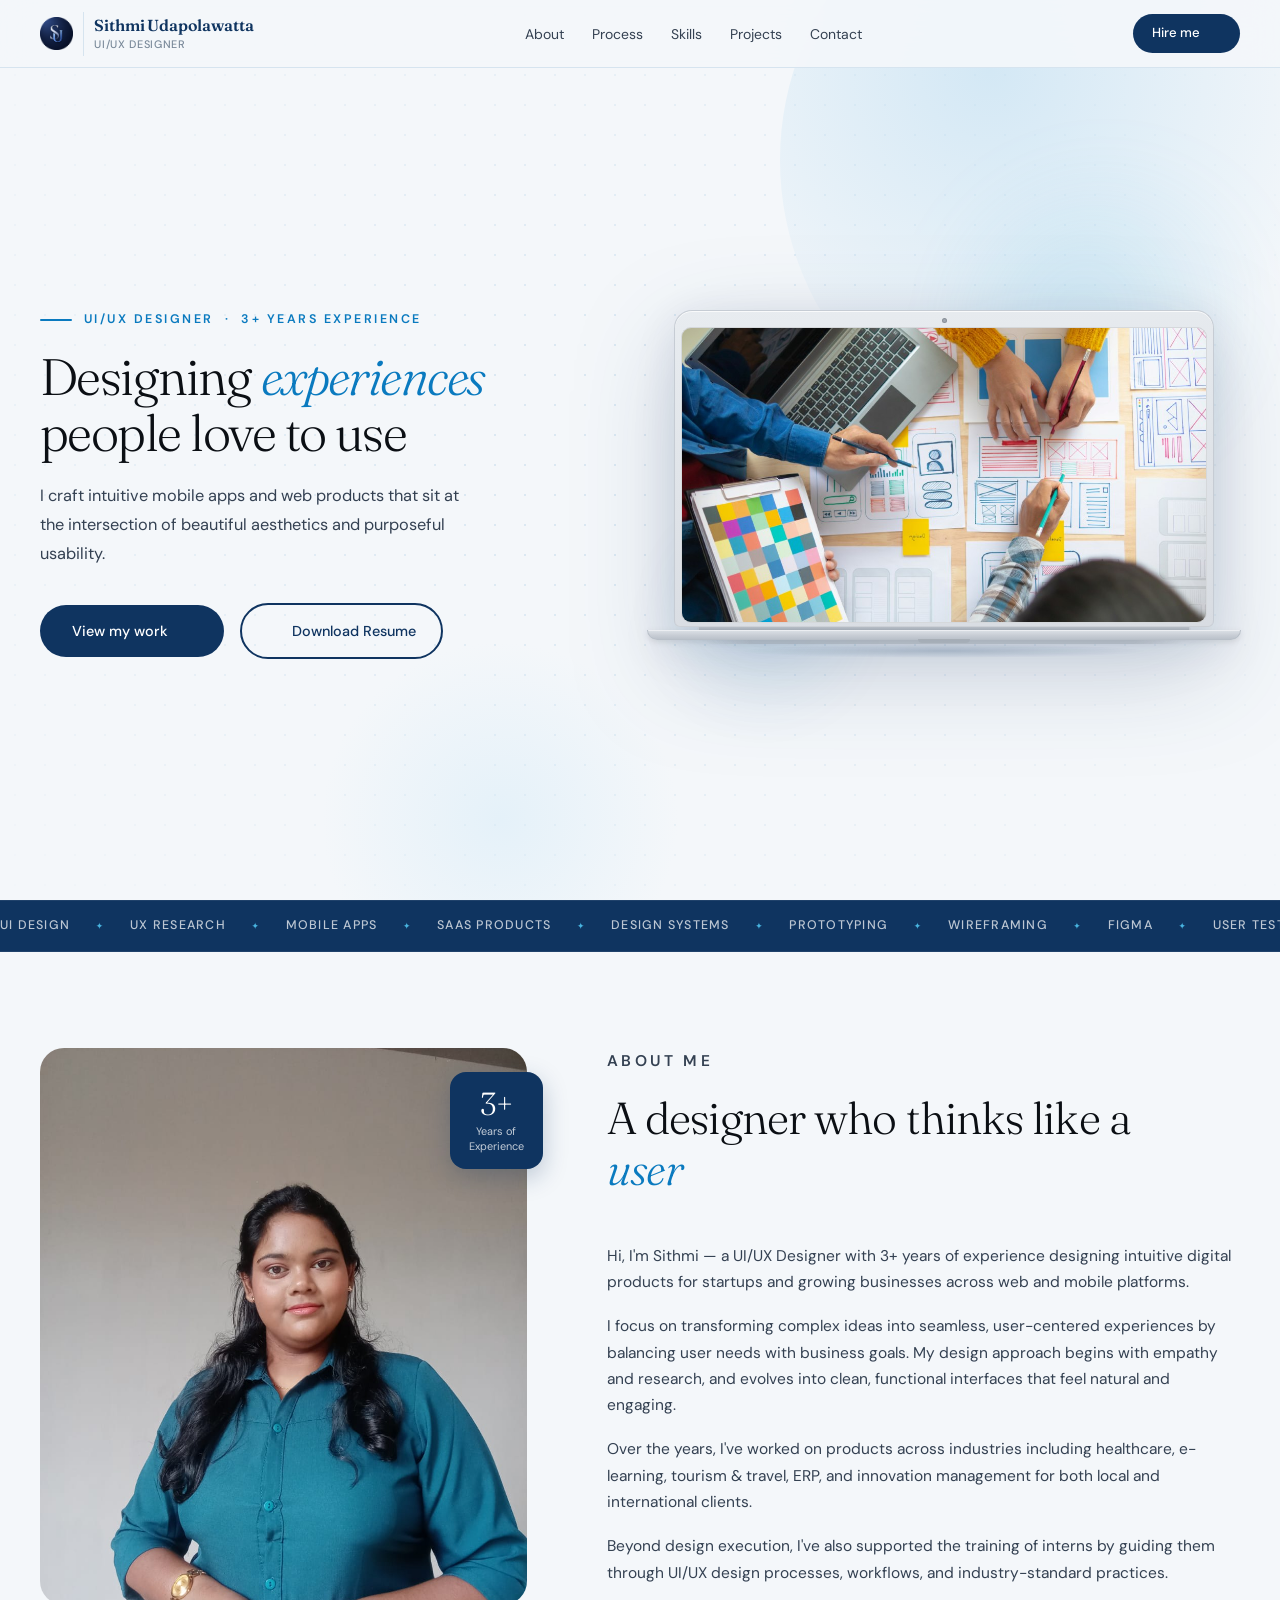
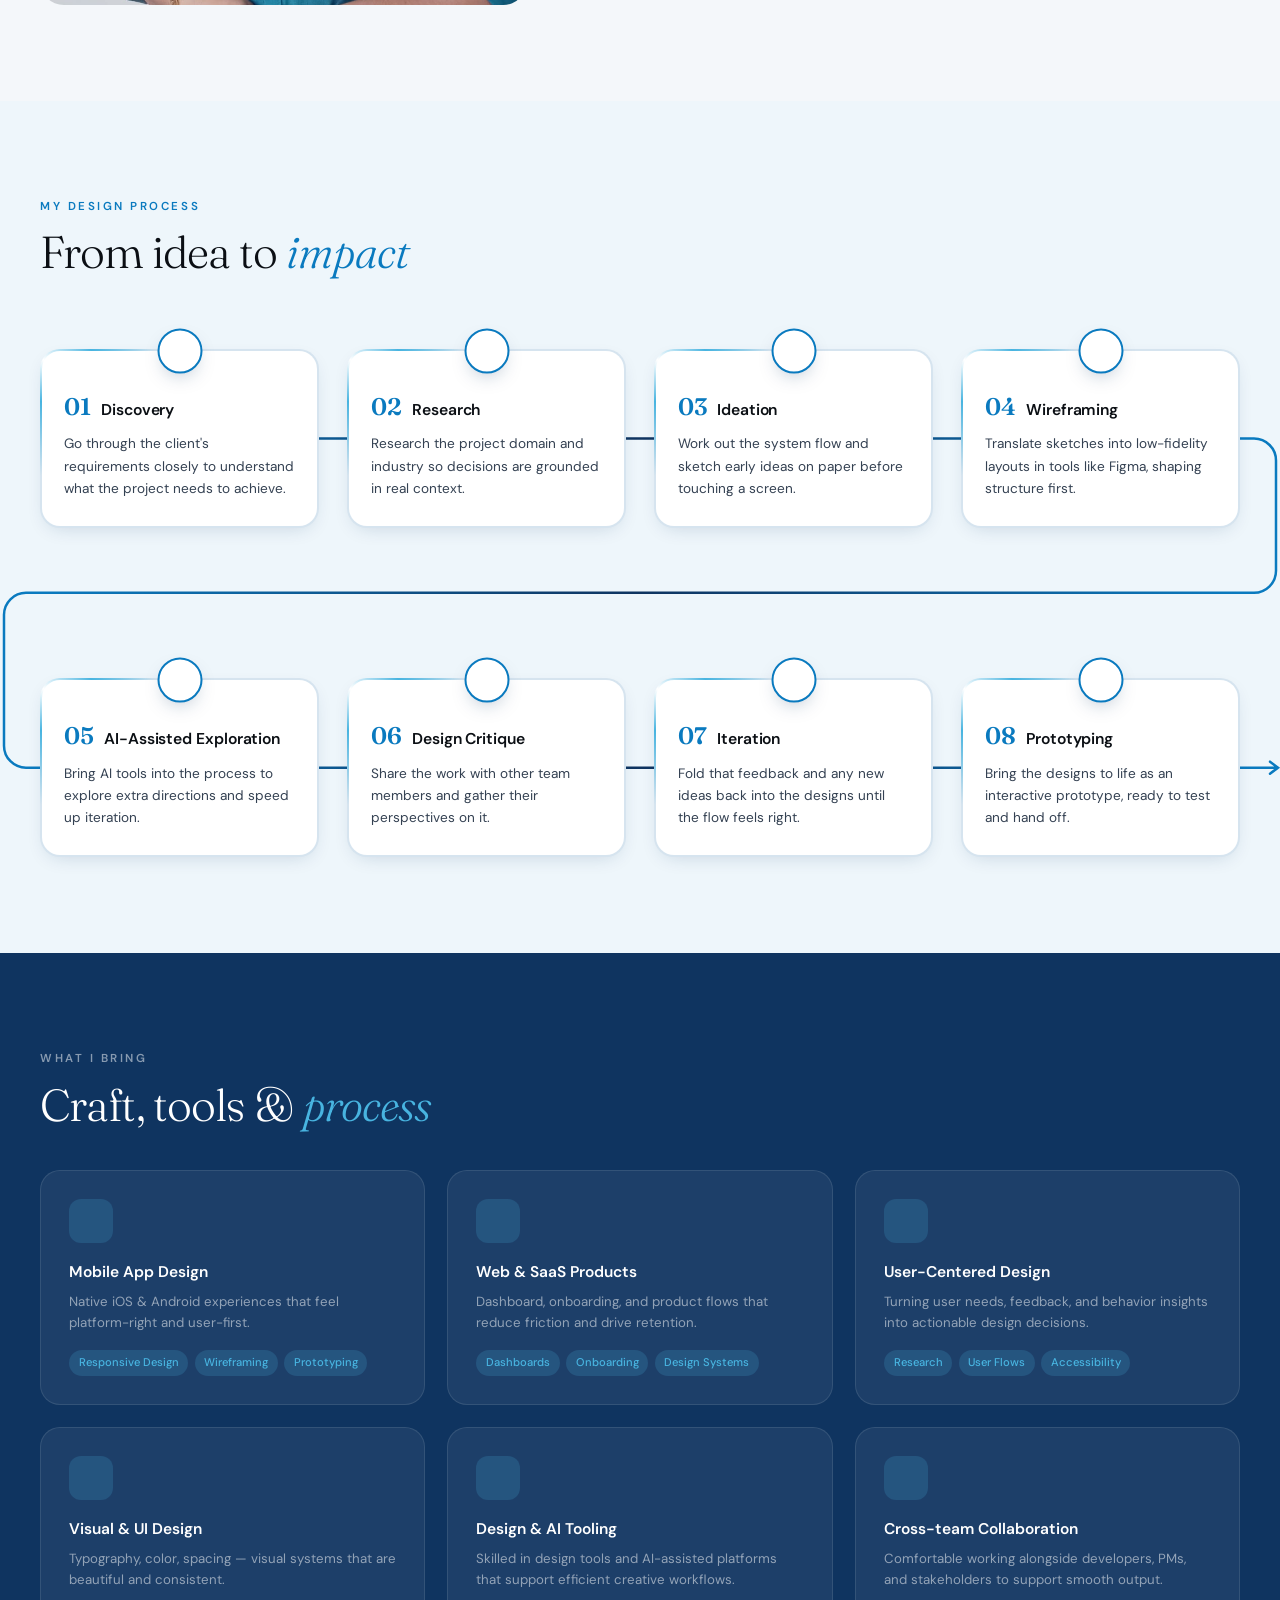
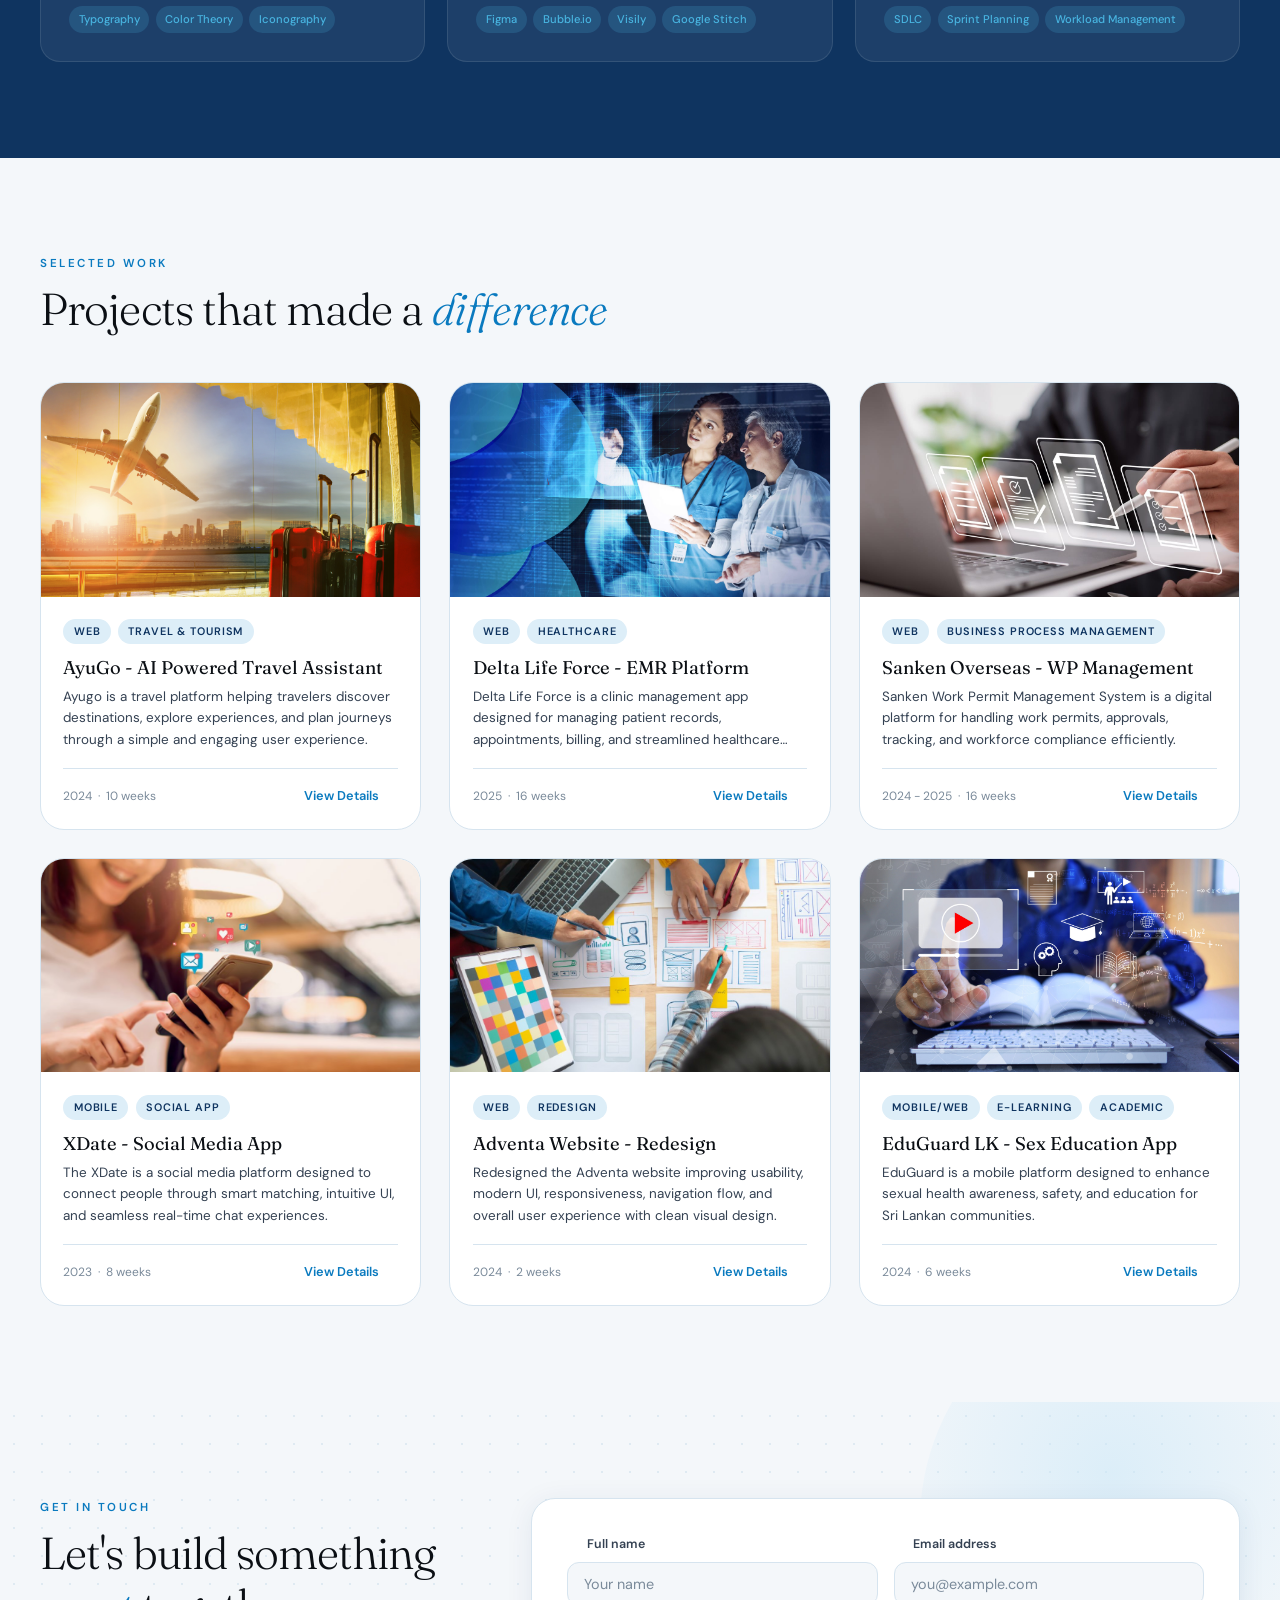
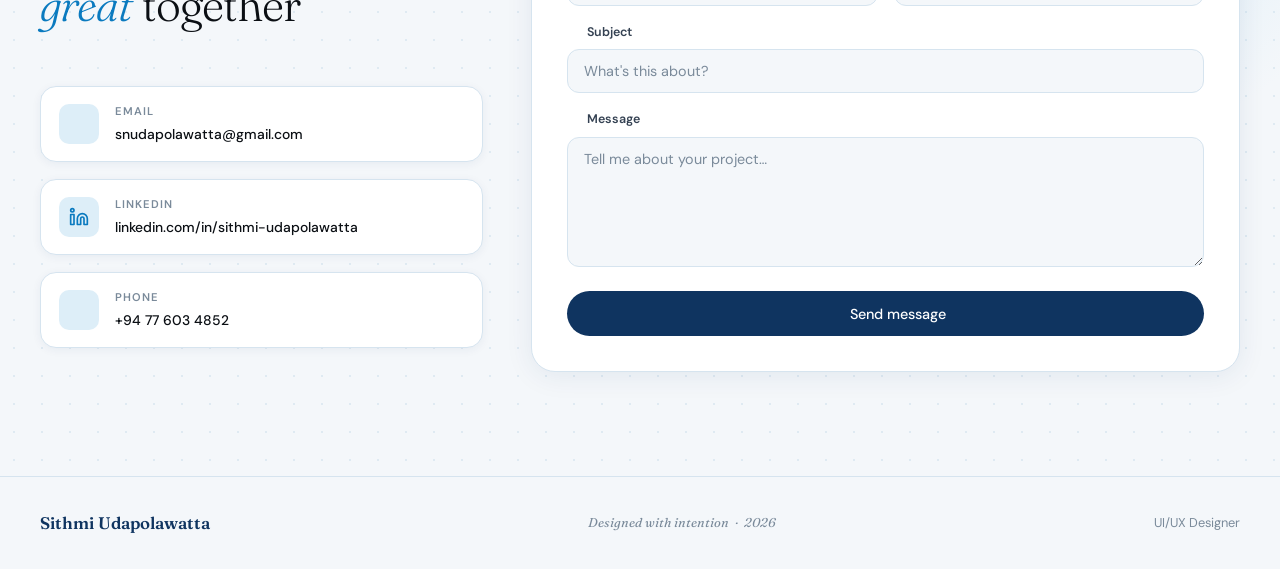
==== commit 6f70dd65: "Updated Portfolio Content" ====
--- a/index.html
+++ b/index.html
@@ -77,7 +77,7 @@
           View my work
           <i data-lucide="arrow-down" class="icon-sm"></i>
         </a>
-        <a href="https://drive.google.com/uc?export=download&id=1rUqpAvWfyhwjcrOUR746p4bVFAGrJBRV"
+        <a href="https://drive.google.com/uc?export=download&id=17gjDXksY5Lw4jwgApyWdQK4rAiV9Wd3Z"
            class="btn-ghost" target="_blank" rel="noopener" download>
           <i data-lucide="download" class="icon-sm"></i>
           Download Resume
@@ -241,117 +241,94 @@
       <div class="process-header">
         <p class="section-label">My Design Process</p>
         <h2 class="section-title process-header-title">From idea to <em>impact</em></h2>
-        <p class="process-subtitle">A user-centered process that helps me create thoughtful, functional and meaningful digital experiences.</p>
       </div>
 
       <div class="process-flow">
 
-        <!-- Decorative connector — hidden below the 4-column breakpoint -->
-        <svg class="process-connector" viewBox="0 0 100 100" preserveAspectRatio="none" aria-hidden="true">
+        <!-- Connector lines are drawn by JS (script.js) so they can
+             follow the cards' actual rendered positions/heights. -->
+        <svg class="process-connector" aria-hidden="true">
           <defs>
-            <linearGradient id="processFlowGradient" x1="0" y1="0" x2="1" y2="0">
+            <linearGradient id="processFlowGradient" gradientUnits="userSpaceOnUse" x1="0" y1="0" x2="100" y2="0">
               <stop offset="0%"   class="pg-stop-light" />
               <stop offset="50%"  class="pg-stop-dark" />
               <stop offset="100%" class="pg-stop-light" />
             </linearGradient>
           </defs>
-          <path class="process-connector-line" d="M4.5,0 L81,0" />
-          <path class="process-connector-line" d="M81,0 C 98,10 98,90 4.5,100" />
-          <path class="process-connector-line" d="M4.5,100 L81,100" />
-          <path class="process-connector-line process-connector-arrow" d="M81,100 L95,100 M90,95.5 L95,100 L90,104.5" />
         </svg>
-        <span class="process-dot" style="left:17.25%; top:0%;"></span>
-        <span class="process-dot" style="left:42.75%; top:0%;"></span>
-        <span class="process-dot" style="left:68.25%; top:0%;"></span>
-        <span class="process-dot" style="left:17.25%; top:100%;"></span>
-        <span class="process-dot" style="left:42.75%; top:100%;"></span>
-        <span class="process-dot" style="left:68.25%; top:100%;"></span>
-
-        <div class="process-flow-step reveal">
+
+        <div class="process-flow-step">
           <div class="process-flow-icon" style="animation-delay:0.0s;"><i data-lucide="file-text" class="icon-md"></i></div>
           <div class="process-flow-head">
             <span class="process-flow-num">01</span>
-            <h3 class="process-flow-title">Understand Requirements</h3>
-          </div>
-          <p class="process-flow-desc">I carefully go through the client's requirements to understand the goals, scope and expectations.</p>
-        </div>
-
-        <div class="process-flow-step reveal">
-          <div class="process-flow-icon" style="animation-delay:0.9s;"><i data-lucide="search" class="icon-md"></i></div>
+            <h3 class="process-flow-title">Discovery</h3>
+          </div>
+          <p class="process-flow-desc">Go through the client's requirements closely to understand what the project needs to achieve.</p>
+        </div>
+
+        <div class="process-flow-step">
+          <div class="process-flow-icon" style="animation-delay:1.2s;"><i data-lucide="search" class="icon-md"></i></div>
           <div class="process-flow-head">
             <span class="process-flow-num">02</span>
             <h3 class="process-flow-title">Research</h3>
           </div>
-          <p class="process-flow-desc">I research the project, industry and related context to gather insights and opportunities.</p>
-        </div>
-
-        <div class="process-flow-step reveal">
-          <div class="process-flow-icon" style="animation-delay:1.8s;"><i data-lucide="pen-tool" class="icon-md"></i></div>
+          <p class="process-flow-desc">Research the project domain and industry so decisions are grounded in real context.</p>
+        </div>
+
+        <div class="process-flow-step">
+          <div class="process-flow-icon" style="animation-delay:2.4s;"><i data-lucide="pen-tool" class="icon-md"></i></div>
           <div class="process-flow-head">
             <span class="process-flow-num">03</span>
-            <h3 class="process-flow-title">Ideate &amp; Sketch</h3>
-          </div>
-          <p class="process-flow-desc">I work out the system flow and sketch my ideas on paper to visualize the structure.</p>
-        </div>
-
-        <div class="process-flow-step reveal">
-          <div class="process-flow-icon" style="animation-delay:2.7s;"><i data-lucide="layout-template" class="icon-md"></i></div>
+            <h3 class="process-flow-title">Ideation</h3>
+          </div>
+          <p class="process-flow-desc">Work out the system flow and sketch early ideas on paper before touching a screen.</p>
+        </div>
+
+        <div class="process-flow-step">
+          <div class="process-flow-icon" style="animation-delay:3.6s;"><i data-lucide="layout-template" class="icon-md"></i></div>
           <div class="process-flow-head">
             <span class="process-flow-num">04</span>
-            <h3 class="process-flow-title">Design</h3>
-          </div>
-          <p class="process-flow-desc">I bring the sketches to life as digital designs using tools like Figma.</p>
-        </div>
-
-        <div class="process-flow-step reveal">
-          <div class="process-flow-icon" style="animation-delay:3.6s;"><i data-lucide="sparkles" class="icon-md"></i></div>
+            <h3 class="process-flow-title">Wireframing</h3>
+          </div>
+          <p class="process-flow-desc">Translate sketches into low-fidelity layouts in tools like Figma, shaping structure first.</p>
+        </div>
+
+        <div class="process-flow-step">
+          <div class="process-flow-icon" style="animation-delay:4.8s;"><i data-lucide="sparkles" class="icon-md"></i></div>
           <div class="process-flow-head">
             <span class="process-flow-num">05</span>
-            <h3 class="process-flow-title">Get AI Inspiration</h3>
-          </div>
-          <p class="process-flow-desc">I use AI tools to explore ideas, generate variations and enhance creativity while designing.</p>
-        </div>
-
-        <div class="process-flow-step reveal">
-          <div class="process-flow-icon" style="animation-delay:4.5s;"><i data-lucide="users" class="icon-md"></i></div>
+            <h3 class="process-flow-title">AI-Assisted Exploration</h3>
+          </div>
+          <p class="process-flow-desc">Bring AI tools into the process to explore extra directions and speed up iteration.</p>
+        </div>
+
+        <div class="process-flow-step">
+          <div class="process-flow-icon" style="animation-delay:6.0s;"><i data-lucide="users" class="icon-md"></i></div>
           <div class="process-flow-head">
             <span class="process-flow-num">06</span>
-            <h3 class="process-flow-title">Collaborate</h3>
-          </div>
-          <p class="process-flow-desc">I discuss the designs with other team members and gather their ideas and feedback.</p>
-        </div>
-
-        <div class="process-flow-step reveal">
-          <div class="process-flow-icon" style="animation-delay:5.4s;"><i data-lucide="refresh-cw" class="icon-md"></i></div>
+            <h3 class="process-flow-title">Design Critique</h3>
+          </div>
+          <p class="process-flow-desc">Share the work with other team members and gather their perspectives on it.</p>
+        </div>
+
+        <div class="process-flow-step">
+          <div class="process-flow-icon" style="animation-delay:7.2s;"><i data-lucide="refresh-cw" class="icon-md"></i></div>
           <div class="process-flow-head">
             <span class="process-flow-num">07</span>
-            <h3 class="process-flow-title">Iterate</h3>
-          </div>
-          <p class="process-flow-desc">I update and refine the designs based on the new ideas and feedback received.</p>
-        </div>
-
-        <div class="process-flow-step reveal">
-          <div class="process-flow-icon" style="animation-delay:6.3s;"><i data-lucide="play" class="icon-md"></i></div>
+            <h3 class="process-flow-title">Iteration</h3>
+          </div>
+          <p class="process-flow-desc">Fold that feedback and any new ideas back into the designs until the flow feels right.</p>
+        </div>
+
+        <div class="process-flow-step">
+          <div class="process-flow-icon" style="animation-delay:8.4s;"><i data-lucide="play" class="icon-md"></i></div>
           <div class="process-flow-head">
             <span class="process-flow-num">08</span>
-            <h3 class="process-flow-title">Prototype</h3>
-          </div>
-          <p class="process-flow-desc">I prototype the designs to bring the full flow and interactions to life for testing.</p>
-        </div>
-
-      </div>
-
-      <div class="process-values">
-        <span class="process-values-icon"><i data-lucide="heart" class="icon-sm"></i></span>
-        <span>User-centered</span>
-        <span class="process-values-dot">&#8226;</span>
-        <span>Collaborative</span>
-        <span class="process-values-dot">&#8226;</span>
-        <span>Iterative</span>
-        <span class="process-values-dot">&#8226;</span>
-        <span>Detail-oriented</span>
-        <span class="process-values-dot">&#8226;</span>
-        <span>Purpose-driven</span>
+            <h3 class="process-flow-title">Prototyping</h3>
+          </div>
+          <p class="process-flow-desc">Bring the designs to life as an interactive prototype, ready to test and hand off.</p>
+        </div>
+
       </div>
 
     </div>
@@ -708,6 +685,13 @@
         <!-- Contact form column -->
         <div class="contact-form-wrap reveal">
           <form class="contact-form" id="contact-form" novalidate>
+
+            <!-- Web3Forms delivers submissions straight to your inbox,
+                 which works from a static GitHub Pages site (no backend
+                 needed). Get your own free Access Key at web3forms.com
+                 and replace the placeholder below with it. -->
+            <input type="hidden" name="access_key" value="YOUR_WEB3FORMS_ACCESS_KEY" />
+            <input type="checkbox" name="botcheck" style="display:none" tabindex="-1" autocomplete="off" />
  
             <div class="form-row">
               <div class="form-group">
--- a/styles/style.css
+++ b/styles/style.css
@@ -336,8 +336,9 @@
  
 @media (prefers-reduced-motion: reduce) {
   .laptop-wrap { animation: none; }
-  .process-connector-line { animation: none; }
   .process-flow-icon { animation: none; }
+  .process-flow-step { animation: none; transition-duration: .01ms !important; transition-delay: 0ms !important; }
+  .process-connector-line { transition-duration: .01ms !important; transition-delay: 0ms !important; }
 }
  
 /* ── Laptop shell ───────────────────────────────────────────── */
@@ -661,11 +662,8 @@
 ════════════════════════════════════════════ */
 .process-bg { background: #eef6fb; }
 
-.process-header { max-width: 640px; margin: 0 auto 4.5rem; text-align: center; }
-.process-header * { text-align: center; }
-.process-header .section-label { text-align: center; }
-.process-header-title { max-width: 100%; margin-bottom: 1.1rem; }
-.process-subtitle { font-size: 1rem; color: var(--ink2); line-height: 1.75; }
+.process-header { max-width: 640px; margin: 0 0 4.5rem; }
+.process-header-title { margin-bottom: 0; }
 
 .process-flow {
   position: relative;
@@ -673,80 +671,120 @@
   display: grid;
   grid-template-columns: repeat(4, 1fr);
   column-gap: 1.75rem;
-  row-gap: 90px;
-}
-
-/* Connector overlay — spans exactly from the row-1 icon centers down
-   to the row-2 icon centers (both rows' icons sit on their card's own
-   top edge, so this box = one fixed card height + the row gap). */
+  row-gap: 150px;
+}
+
+/* Connector — drawn by JS to match the cards' actual rendered
+   positions (script.js: drawProcessConnectors). Solid gradient line,
+   no dash/flow animation on the line itself. */
 .process-connector {
   position: absolute;
   top: 0; left: 0;
-  width: 100%;
-  height: calc(240px + 90px);
   overflow: visible;
   z-index: 0;
+  pointer-events: none;
 }
 .process-connector-line {
   fill: none;
   stroke: url(#processFlowGradient);
-  stroke-width: 1.75;
+  stroke-width: 2.5;
   stroke-linecap: round;
-  opacity: .75;
-  vector-effect: non-scaling-stroke;
-  stroke-dasharray: 5 5;
-  animation: process-line-flow 2.4s linear infinite;
-}
-.pg-stop-light { stop-color: var(--accent2); }
+  /* Fades in right after the card it leads into — see
+     applyConnectorReveal() in script.js */
+  opacity: 0;
+  transition: opacity .5s ease;
+}
+.process-connector-line.process-visible { opacity: 1; }
+.pg-stop-light { stop-color: var(--accent3); }
 .pg-stop-dark  { stop-color: var(--accent); }
 
-@keyframes process-line-flow {
-  to { stroke-dashoffset: -20; }
-}
-
-.process-dot {
-  position: absolute;
-  width: 8px; height: 8px;
-  background: var(--accent2);
-  border: 2px solid var(--surface);
-  border-radius: 50%;
-  transform: translate(-50%, -50%);
-  z-index: 1;
-}
-
+/* Card — height fits its own content; the border is an animated
+   conic gradient ring with a bright rotating highlight — a clearly
+   visible "shine" chasing around the card's edge, rather than a
+   subtle color blend. Each card runs its own animation at a
+   slightly different speed and starting point (below), so the
+   shine travels independently on every card instead of all 8
+   moving in lockstep. */
+@property --process-border-angle {
+  syntax: '<angle>';
+  inherits: false;
+  initial-value: 0deg;
+}
 .process-flow-step {
   position: relative;
   z-index: 1;
-  height: 240px;
   background: var(--surface);
-  border: 1px solid var(--border);
   border-radius: 1.25rem;
+  border: 2px solid transparent;
+  background-image:
+    linear-gradient(var(--surface), var(--surface)),
+    conic-gradient(from var(--process-border-angle),
+      var(--border) 0deg,
+      var(--border) 255deg,
+      var(--accent2) 285deg,
+      #ffffff 300deg,
+      var(--accent2) 315deg,
+      var(--border) 345deg,
+      var(--border) 360deg);
+  background-origin: border-box;
+  background-clip: padding-box, border-box;
   padding: 2.75rem 1.4rem 1.6rem;
-}
+  box-shadow: 0 6px 20px -8px rgba(15, 52, 96, 0.2);
+  animation-name: process-border-flow;
+  animation-timing-function: linear;
+  animation-iteration-count: infinite;
+  /* Staggered reveal — starts hidden, JS adds .process-visible (with a
+     per-card transition-delay) as the section scrolls into view, so
+     the cards appear one at a time (1 -> 8) instead of all together. */
+  opacity: 0;
+  transform: translateY(24px);
+  transition: opacity .6s cubic-bezier(.16,.8,.3,1), transform .6s cubic-bezier(.16,.8,.3,1);
+}
+.process-flow-step.process-visible {
+  opacity: 1;
+  transform: none;
+}
+@keyframes process-border-flow {
+  to { --process-border-angle: 360deg; }
+}
+
+/* Distinct speed + starting offset per card — deliberately not a
+   clean multiple of one another, so the cards drift in and out of
+   phase with each other over time rather than repeating a pattern. */
+.process-flow-step:nth-of-type(1) { animation-duration: 4.1s; animation-delay: -0.2s; }
+.process-flow-step:nth-of-type(2) { animation-duration: 3.8s; animation-delay: -1.8s; }
+.process-flow-step:nth-of-type(3) { animation-duration: 4.6s; animation-delay: -0.9s; }
+.process-flow-step:nth-of-type(4) { animation-duration: 3.3s; animation-delay: -3.1s; }
+.process-flow-step:nth-of-type(5) { animation-duration: 4.9s; animation-delay: -1.4s; }
+.process-flow-step:nth-of-type(6) { animation-duration: 3.6s; animation-delay: -2.6s; }
+.process-flow-step:nth-of-type(7) { animation-duration: 4.3s; animation-delay: -0.5s; }
+.process-flow-step:nth-of-type(8) { animation-duration: 3.9s; animation-delay: -3.8s; }
 
 .process-flow-icon {
   position: absolute;
-  top: 0; left: 1.4rem;
-  width: 56px; height: 56px;
+  top: 0; left: 50%;
+  width: 45px; height: 45px;
   border-radius: 50%;
   background: var(--surface);
   border: 2px solid var(--accent3);
   color: var(--accent3);
   display: flex; align-items: center; justify-content: center;
   box-shadow: 0 8px 20px -8px rgba(15, 52, 96, 0.35);
-  transform: translateY(-50%) scale(1);
+  transform: translate(-50%, -50%) scale(1);
   transform-origin: center;
-  animation: process-icon-pulse 7.2s ease-in-out infinite;
-}
-
-/* Only one icon's "turn" is active at a time — each icon uses the same
-   7.2s loop (8 steps x 0.9s) with a staggered animation-delay (set
-   inline per icon in the HTML), so the pulse visibly travels 1 -> 8
-   and then loops back to the start, continuously. */
+  animation: process-icon-pulse 9.6s ease-in-out infinite;
+}
+.process-flow-icon svg { width: 20px; height: 20px; }
+
+/* Only one icon's "turn" is active at a time — each icon shares the
+   same 9.6s loop (8 steps x 1.2s) with a staggered animation-delay
+   (set inline per icon in the HTML), so the pulse visibly travels
+   1 -> 8 and then loops back to the start, continuously. Base size
+   45px, growing to 52px at the peak (45 x 1.1556 = 52). */
 @keyframes process-icon-pulse {
-  0%, 100% { transform: translateY(-50%) scale(1); }
-  5%       { transform: translateY(-50%) scale(1.22); }
-  11%      { transform: translateY(-50%) scale(1); }
+  0%, 100% { transform: translate(-50%, -50%) scale(1); }
+  6%       { transform: translate(-50%, -50%) scale(1.1556); }
+  13%      { transform: translate(-50%, -50%) scale(1); }
 }
 
 .process-flow-head { display: flex; align-items: baseline; gap: .6rem; margin-bottom: .6rem; flex-wrap: wrap; }
@@ -761,26 +799,6 @@
 .process-flow-desc {
   font-size: .85rem; color: var(--ink2); line-height: 1.65;
 }
-
-.process-values {
-  margin-top: 3.5rem;
-  display: flex; align-items: center; justify-content: center; flex-wrap: wrap;
-  gap: .7rem;
-  background: var(--surface);
-  border: 1px solid var(--border);
-  border-radius: 100px;
-  padding: 1rem 1.75rem;
-  max-width: fit-content;
-  margin-left: auto; margin-right: auto;
-  font-size: .88rem; color: var(--ink2);
-}
-.process-values-icon {
-  display: flex; align-items: center; justify-content: center;
-  width: 28px; height: 28px; border-radius: 50%;
-  background: var(--tag-bg); color: var(--accent3);
-  margin-right: .3rem;
-}
-.process-values-dot { color: var(--muted); }
 
 /* ════════════════════════════════════════════
    SKILLS
@@ -1197,8 +1215,7 @@
   .about-exp-badge { right: 1rem; }
   .contact-layout { grid-template-columns: 1fr; }
   .process-flow { grid-template-columns: repeat(2, 1fr); row-gap: 2rem; }
-  .process-connector, .process-dot { display: none; }
-  .process-flow-step { height: auto; min-height: 210px; }
+  .process-connector { display: none; }
 }
 
 @media (max-width: 768px) {
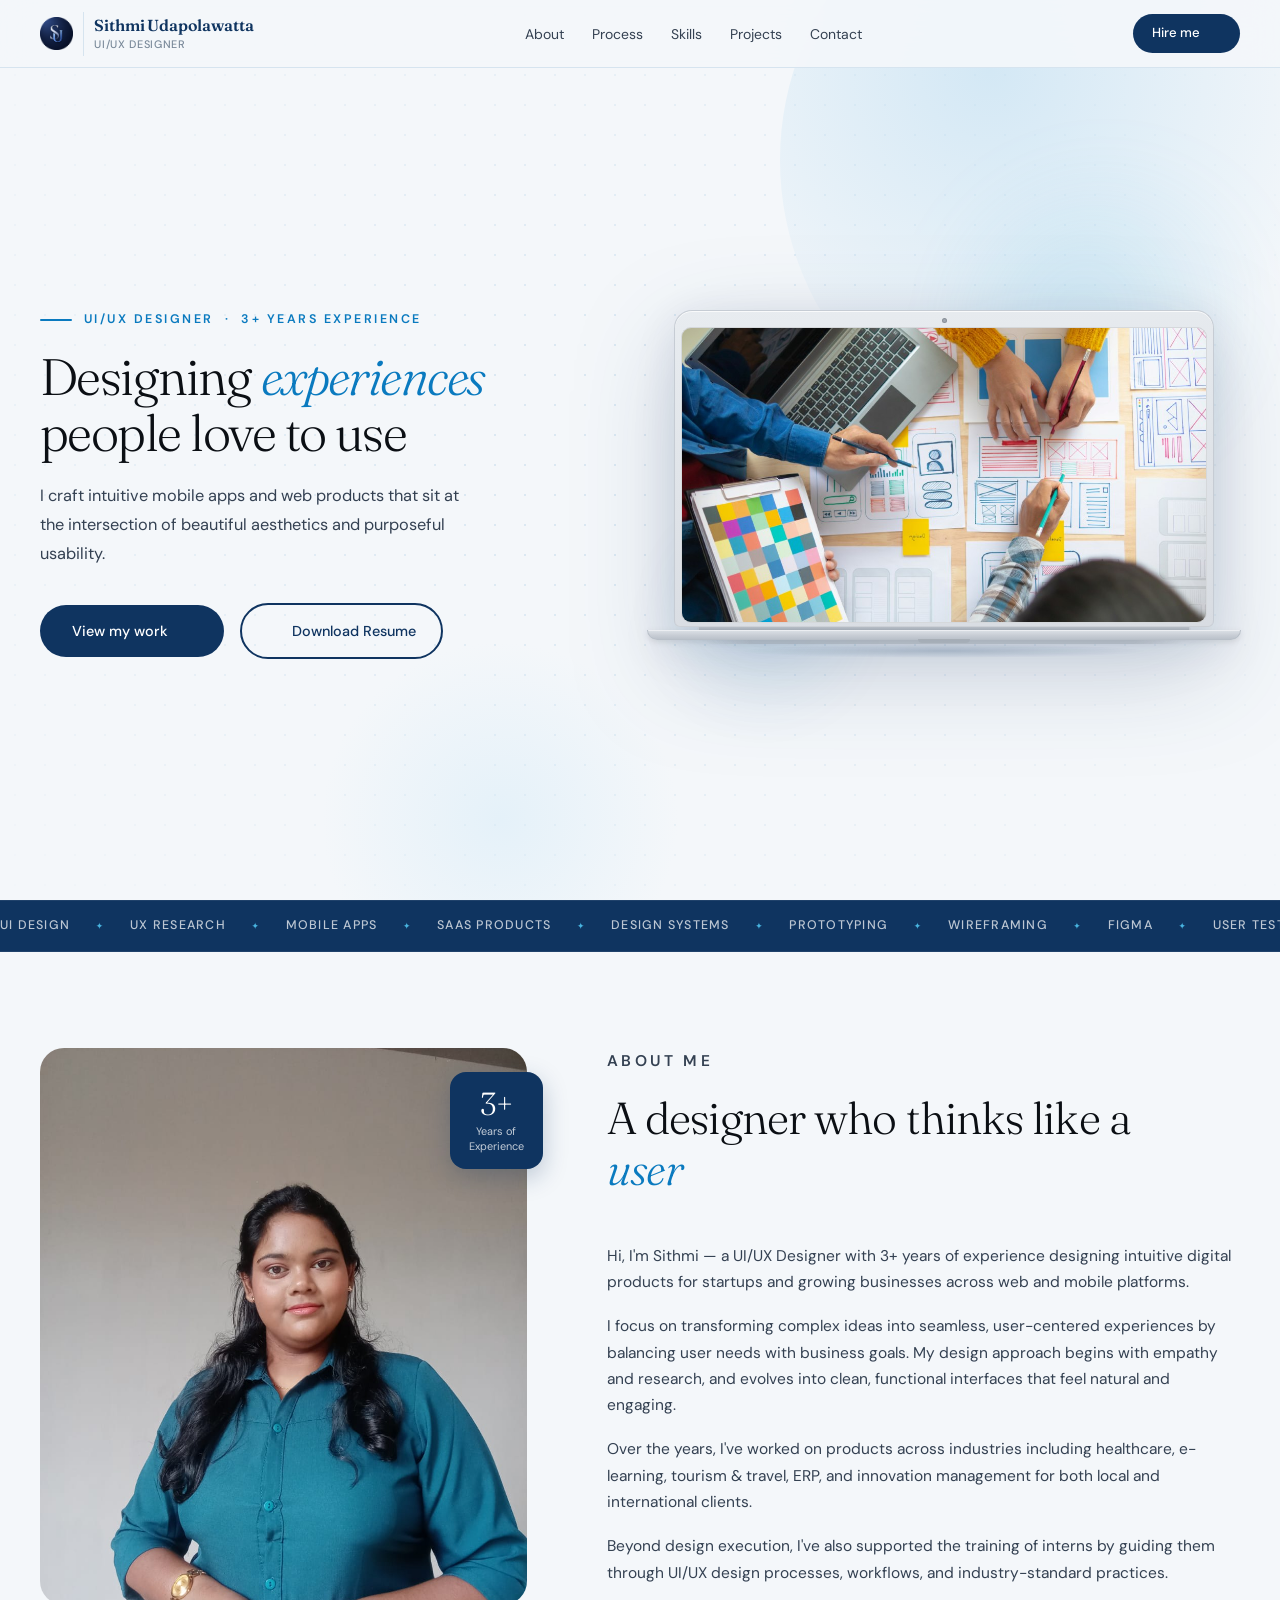
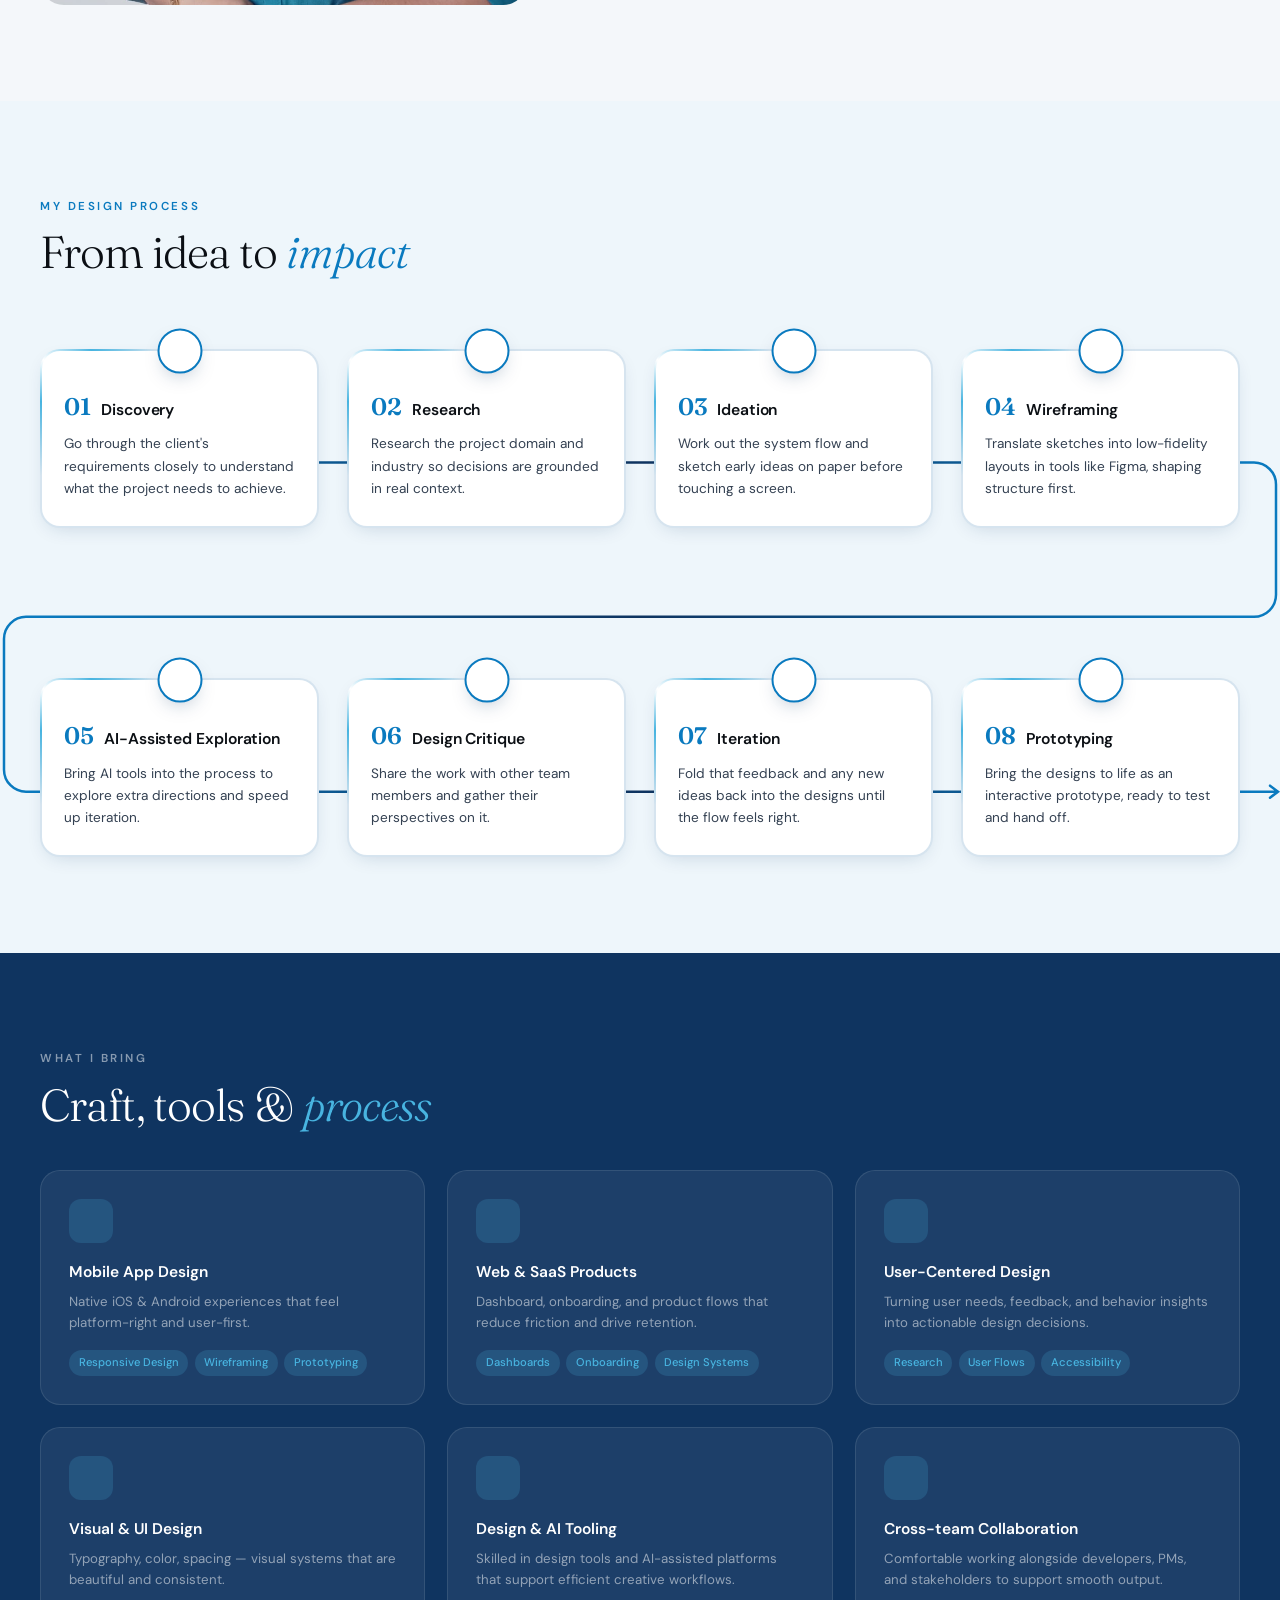
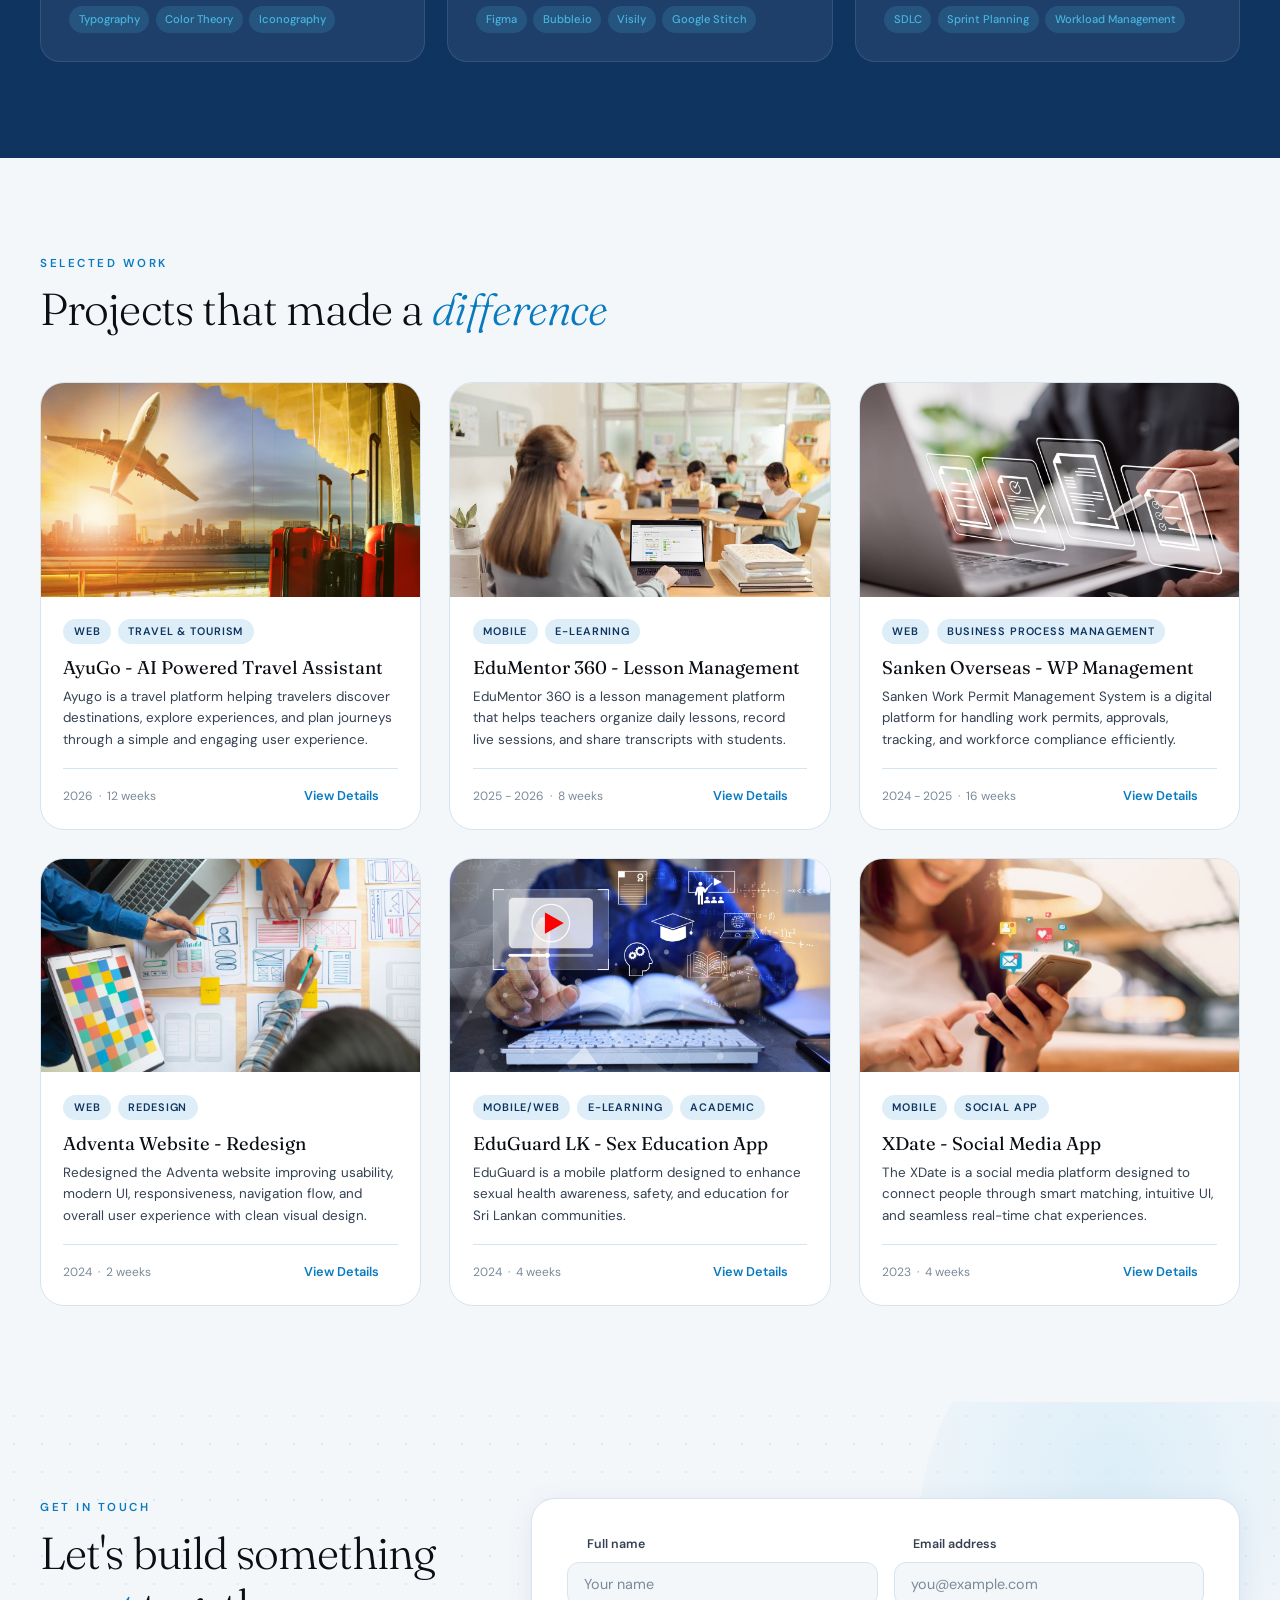
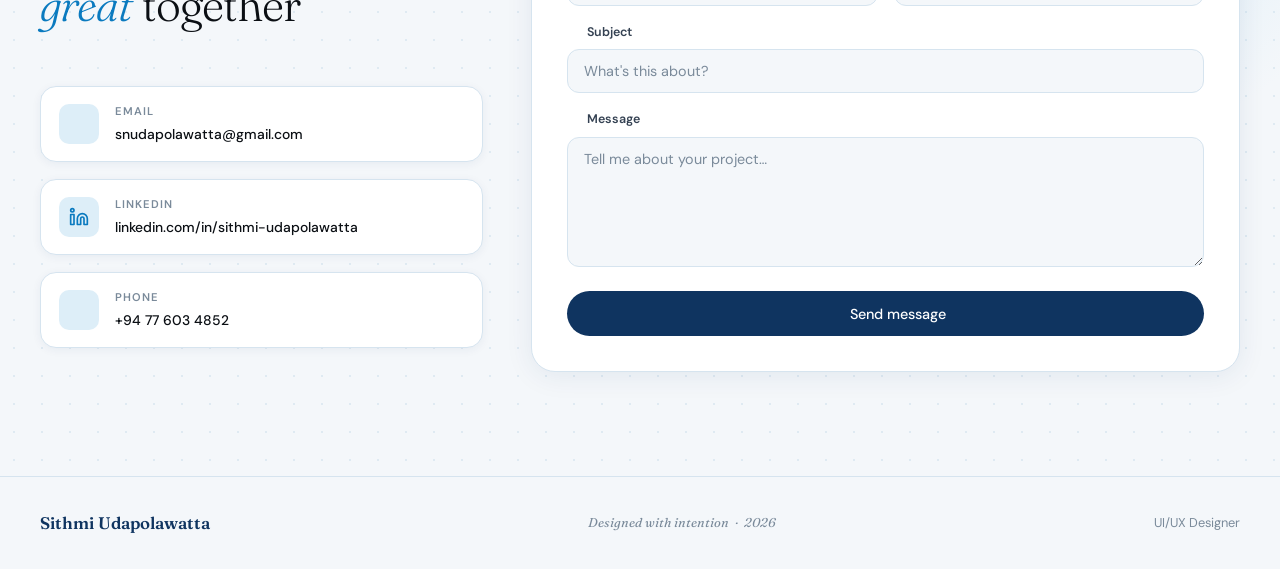
==== commit 05d91b19: "Content Updated" ====
--- a/index.html
+++ b/index.html
@@ -119,7 +119,6 @@
                     <div class="laptop-carousel" id="laptopCarousel">
                       <img src="images/adventa.jpg" alt="Web design 1"  class="lc-slide lc-slide--active">
                       <img src="images/ayugo.jpg" alt="Web design 2"  class="lc-slide">
-                      <img src="images/delta.jpg" alt="Web design 3"  class="lc-slide">
                       <img src="images/logo.png" alt="Web design 4"  class="lc-slide">
                       <img src="images/logo_header.png" alt="Web design 5"  class="lc-slide">
                       <img src="images/profile.jpg" alt="Web design 6"  class="lc-slide">
@@ -459,7 +458,7 @@
             <h3 class="project-title">AyuGo - AI Powered Travel Assistant</h3>
             <p class="project-desc">Ayugo is a travel platform helping travelers discover destinations, explore experiences, and plan journeys through a simple and engaging user experience.</p>
             <div class="project-footer">
-              <span class="project-meta">2024 &nbsp;·&nbsp; 10 weeks</span>
+              <span class="project-meta">2026 &nbsp;·&nbsp; 12 weeks</span>
               <a href="project-overview.html?project=ayugo" class="project-link">
                 View Details
                 <i data-lucide="arrow-right" class="icon-xs"></i>
@@ -470,11 +469,11 @@
  
         <article class="project-card reveal">
           <div class="project-thumb">
-            <img src="images/delta.jpg" alt="Kova Personal Finance App" class="project-img"
+            <img src="images/Edumentor/edumentor.jpeg" alt="EduMentor 360" class="project-img"
               onerror="this.style.display='none';this.nextElementSibling.style.display='flex';">
             
             <div class="project-thumb-overlay">
-              <a href="project-overview.html?project=delta" class="project-thumb-cta">
+              <a href="project-overview.html?project=edumentor" class="project-thumb-cta">
                 View Project Details
                 <i data-lucide="arrow-right" class="icon-xs"></i>
               </a>
@@ -482,14 +481,14 @@
           </div>
           <div class="project-body">
             <div class="project-tags">
-              <span class="project-tag">Web</span>
-              <span class="project-tag">Healthcare</span>
-            </div>
-            <h3 class="project-title">Delta Life Force - EMR Platform</h3>
-            <p class="project-desc">Delta Life Force is a clinic management app designed for managing patient records, appointments, billing, and streamlined healthcare workflows.</p>
+              <span class="project-tag">Mobile</span>
+              <span class="project-tag">E-Learning</span>
+            </div>
+            <h3 class="project-title">EduMentor 360 - Lesson Management </h3>
+            <p class="project-desc">EduMentor 360 is a lesson management platform that helps teachers organize daily lessons, record live sessions, and share transcripts with students.</p>
             <div class="project-footer">
-              <span class="project-meta">2025 &nbsp;·&nbsp; 16 weeks</span>
-              <a href="project-overview.html?project=delta" class="project-link">
+              <span class="project-meta">2025 - 2026 &nbsp;·&nbsp; 8 weeks</span>
+              <a href="project-overview.html?project=edumentor" class="project-link">
                 View Details
                 <i data-lucide="arrow-right" class="icon-xs"></i>
               </a>
@@ -526,6 +525,66 @@
           </div>
         </article>
  
+ 
+        <article class="project-card reveal">
+          <div class="project-thumb">
+            <img src="images/adventa.jpg" alt="EduPath E-learning Platform" class="project-img"
+              onerror="this.style.display='none';this.nextElementSibling.style.display='flex';">
+            
+            <div class="project-thumb-overlay">
+              <a href="project-overview.html?project=adventa" class="project-thumb-cta">
+                View Project Details
+                <i data-lucide="arrow-right" class="icon-xs"></i>
+              </a>
+            </div>
+          </div>
+          <div class="project-body">
+            <div class="project-tags">
+              <span class="project-tag">Web</span>
+              <span class="project-tag">Redesign</span>
+            </div>
+            <h3 class="project-title">Adventa Website - Redesign</h3>
+            <p class="project-desc">Redesigned the Adventa website improving usability, modern UI, responsiveness, navigation flow, and overall user experience with clean visual design.</p>
+            <div class="project-footer">
+              <span class="project-meta">2024 &nbsp;·&nbsp; 2 weeks</span>
+              <a href="project-overview.html?project=adventa" class="project-link">
+                View Details
+                <i data-lucide="arrow-right" class="icon-xs"></i>
+              </a>
+            </div>
+          </div>
+        </article>
+ 
+        <article class="project-card reveal">
+          <div class="project-thumb">
+            <img src="images/project-eduguard.jpg" alt="WayPoint Travel App" class="project-img"
+              onerror="this.style.display='none';this.nextElementSibling.style.display='flex';">
+            
+            <div class="project-thumb-overlay">
+              <a href="project-overview.html?project=eduguard" class="project-thumb-cta">
+                View Project Details
+                <i data-lucide="arrow-right" class="icon-xs"></i>
+              </a>
+            </div>
+          </div>
+          <div class="project-body">
+            <div class="project-tags">
+              <span class="project-tag">Mobile/Web</span>
+              <span class="project-tag">E-Learning</span>
+              <span class="project-tag">Academic</span>
+            </div>
+            <h3 class="project-title">EduGuard LK - Sex Education App</h3>
+            <p class="project-desc">EduGuard is a mobile platform designed to enhance sexual health awareness, safety, and education for Sri Lankan communities.</p>
+            <div class="project-footer">
+              <span class="project-meta">2024 &nbsp;·&nbsp; 4 weeks </span>
+              <a href="project-overview.html?project=eduguard" class="project-link">
+                View Details
+                <i data-lucide="arrow-right" class="icon-xs"></i>
+              </a>
+            </div>
+          </div>
+        </article>
+        
         <article class="project-card reveal">
           <div class="project-thumb">
             <img src="images/xdate.jpg" alt="Verdure Sustainable Shop" class="project-img"
@@ -546,67 +605,8 @@
             <h3 class="project-title">XDate - Social Media App</h3>
             <p class="project-desc">The XDate is a social media platform designed to connect people through smart matching, intuitive UI, and seamless real-time chat experiences.</p>
             <div class="project-footer">
-              <span class="project-meta">2023 &nbsp;·&nbsp; 8 weeks</span>
+              <span class="project-meta">2023 &nbsp;·&nbsp; 4 weeks</span>
               <a href="project-overview.html?project=xdate" class="project-link">
-                View Details
-                <i data-lucide="arrow-right" class="icon-xs"></i>
-              </a>
-            </div>
-          </div>
-        </article>
- 
-        <article class="project-card reveal">
-          <div class="project-thumb">
-            <img src="images/adventa.jpg" alt="EduPath E-learning Platform" class="project-img"
-              onerror="this.style.display='none';this.nextElementSibling.style.display='flex';">
-            
-            <div class="project-thumb-overlay">
-              <a href="project-overview.html?project=adventa" class="project-thumb-cta">
-                View Project Details
-                <i data-lucide="arrow-right" class="icon-xs"></i>
-              </a>
-            </div>
-          </div>
-          <div class="project-body">
-            <div class="project-tags">
-              <span class="project-tag">Web</span>
-              <span class="project-tag">Redesign</span>
-            </div>
-            <h3 class="project-title">Adventa Website - Redesign</h3>
-            <p class="project-desc">Redesigned the Adventa website improving usability, modern UI, responsiveness, navigation flow, and overall user experience with clean visual design.</p>
-            <div class="project-footer">
-              <span class="project-meta">2024 &nbsp;·&nbsp; 2 weeks</span>
-              <a href="project-overview.html?project=adventa" class="project-link">
-                View Details
-                <i data-lucide="arrow-right" class="icon-xs"></i>
-              </a>
-            </div>
-          </div>
-        </article>
- 
-        <article class="project-card reveal">
-          <div class="project-thumb">
-            <img src="images/project-eduguard.jpg" alt="WayPoint Travel App" class="project-img"
-              onerror="this.style.display='none';this.nextElementSibling.style.display='flex';">
-            
-            <div class="project-thumb-overlay">
-              <a href="project-overview.html?project=eduguard" class="project-thumb-cta">
-                View Project Details
-                <i data-lucide="arrow-right" class="icon-xs"></i>
-              </a>
-            </div>
-          </div>
-          <div class="project-body">
-            <div class="project-tags">
-              <span class="project-tag">Mobile/Web</span>
-              <span class="project-tag">E-Learning</span>
-              <span class="project-tag">Academic</span>
-            </div>
-            <h3 class="project-title">EduGuard LK - Sex Education App</h3>
-            <p class="project-desc">EduGuard is a mobile platform designed to enhance sexual health awareness, safety, and education for Sri Lankan communities.</p>
-            <div class="project-footer">
-              <span class="project-meta">2024 &nbsp;·&nbsp; 6 weeks </span>
-              <a href="project-overview.html?project=eduguard" class="project-link">
                 View Details
                 <i data-lucide="arrow-right" class="icon-xs"></i>
               </a>
@@ -690,7 +690,7 @@
                  which works from a static GitHub Pages site (no backend
                  needed). Get your own free Access Key at web3forms.com
                  and replace the placeholder below with it. -->
-            <input type="hidden" name="access_key" value="YOUR_WEB3FORMS_ACCESS_KEY" />
+            <input type="hidden" name="access_key" value="52406cd1-e4fa-4d4a-b1e1-bde660d0e181" />
             <input type="checkbox" name="botcheck" style="display:none" tabindex="-1" autocomplete="off" />
  
             <div class="form-row">
